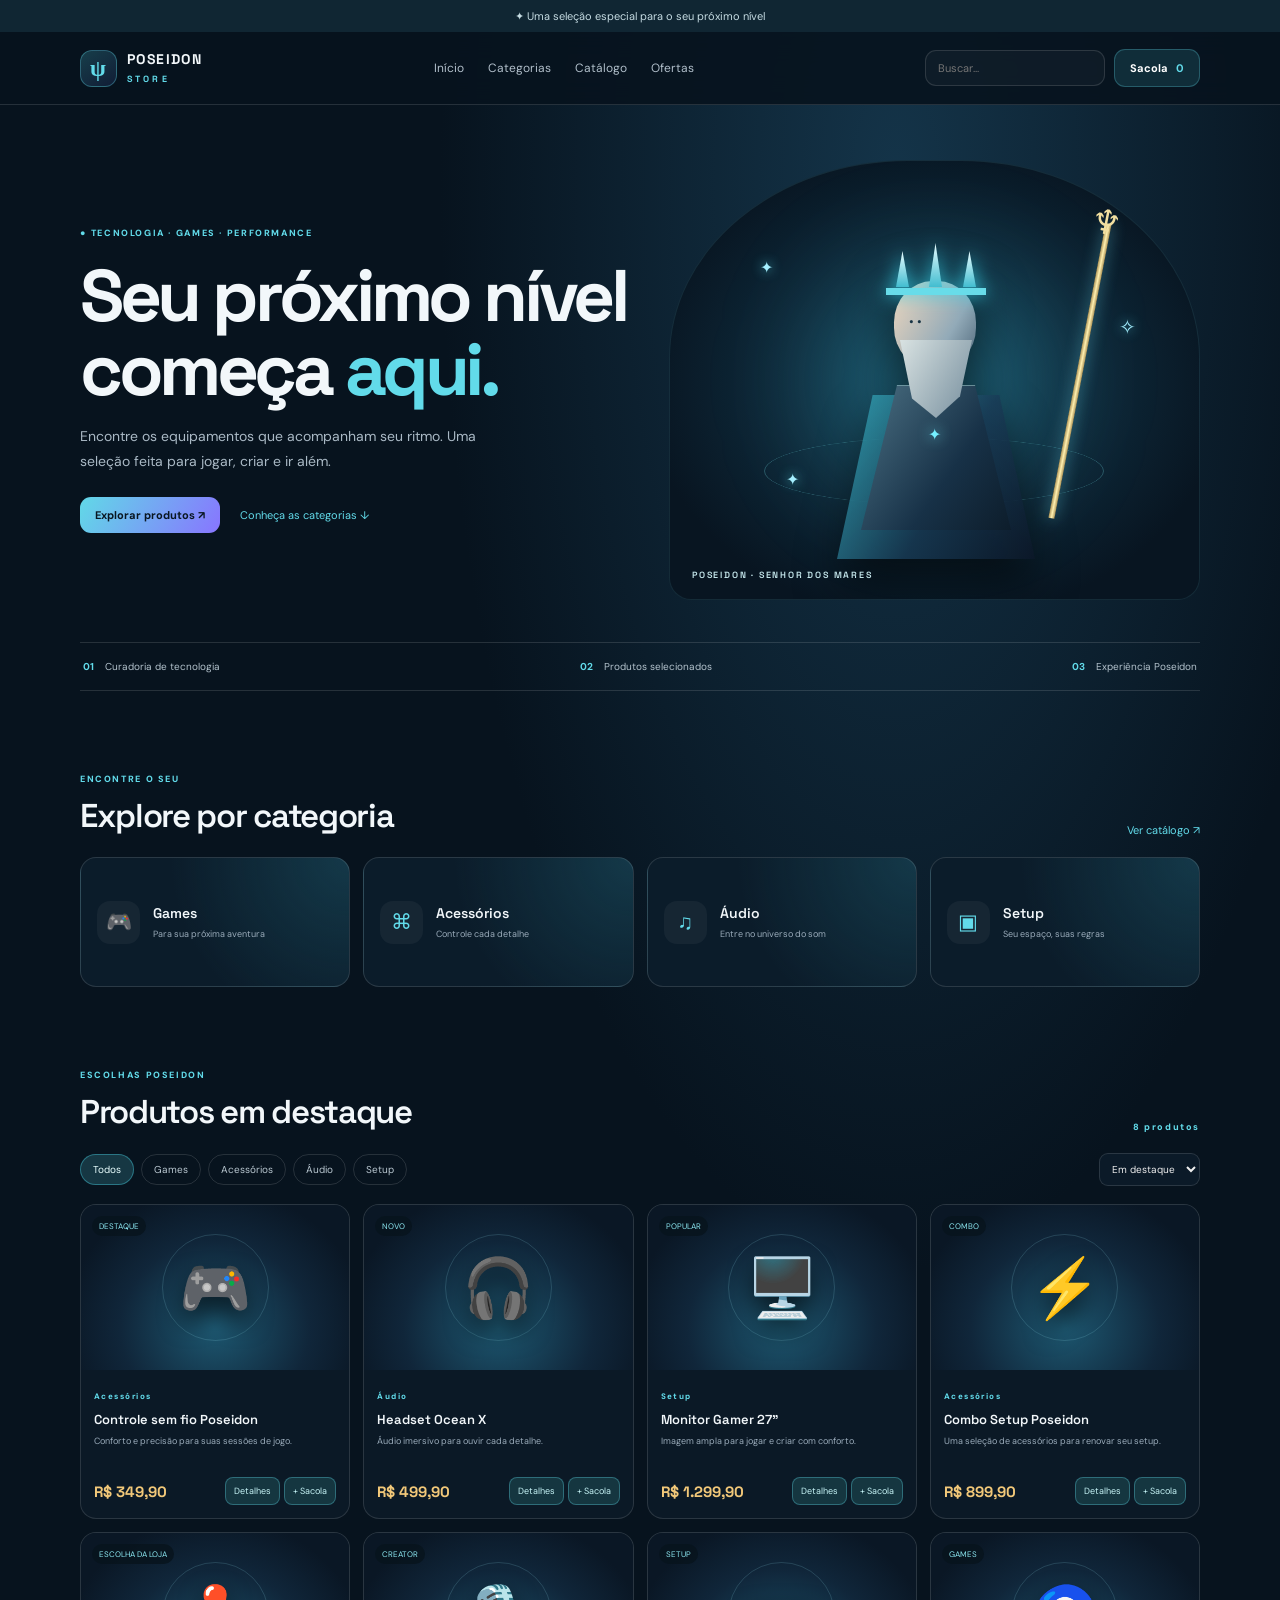
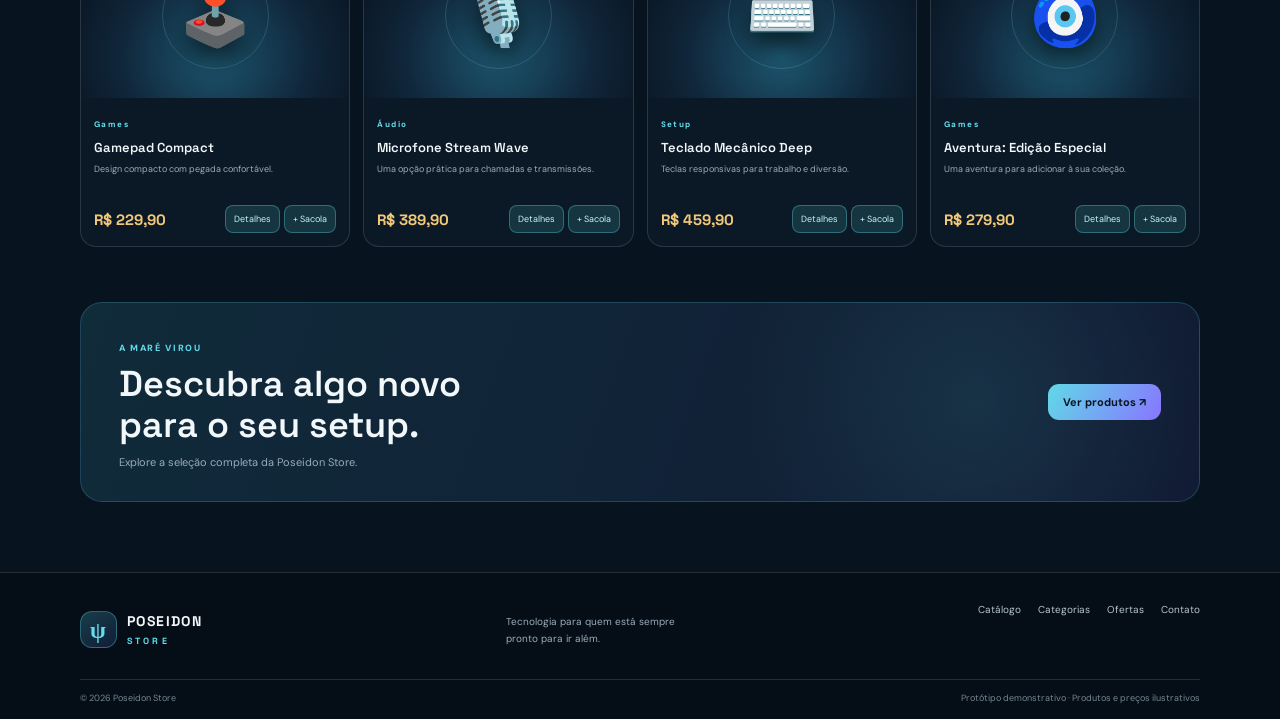
==== index.html @ e4b242c8 "Add completed Poseidon Store landing page, catalog, and cart" ====
<!doctype html>
<html lang="pt-BR"><head><meta charset="utf-8"><meta name="viewport" content="width=device-width,initial-scale=1"><meta name="theme-color" content="#07131e"><meta name="description" content="Poseidon Store — tecnologia, games e acessórios para o seu setup."><title>Poseidon Store</title><link rel="preconnect" href="https://fonts.googleapis.com"><link rel="preconnect" href="https://fonts.gstatic.com" crossorigin><link href="https://fonts.googleapis.com/css2?family=DM+Sans:wght@400;600;700;800&family=Space+Grotesk:wght@500;600;700&display=swap" rel="stylesheet"><style>
:root{color-scheme:dark;--bg:#07131e;--line:#ffffff20;--text:#f2f7fa;--muted:#9aabba;--cyan:#62dbea;--gold:#f2c879}*{box-sizing:border-box}html{scroll-behavior:smooth;scroll-padding-top:85px}body{margin:0;background:radial-gradient(ellipse at 70% 8%,#143449,transparent 36%),var(--bg);color:var(--text);font-family:'DM Sans',sans-serif}a{color:inherit;text-decoration:none}button,input,select{font:inherit}.container{width:min(1120px,calc(100% - 36px));margin:auto}.announce{text-align:center;background:#102633;color:#c5dbe2;padding:9px;font-size:11px}.header{position:sticky;top:0;z-index:5;background:#07131ee8;backdrop-filter:blur(14px);border-bottom:1px solid var(--line)}.nav{display:flex;align-items:center;justify-content:space-between;gap:22px;min-height:72px}.brand{display:flex;align-items:center;gap:10px;font:700 14px 'Space Grotesk';letter-spacing:.1em}.mark{width:37px;height:37px;display:grid;place-items:center;border:1px solid #62dbea55;border-radius:12px;color:var(--cyan);font-size:23px;background:linear-gradient(145deg,#173e4a,#111d36)}.links{display:flex;gap:24px;color:#b1bfca;font-size:12px}.links a:hover,.textlink:hover{color:var(--cyan)}.actions{display:flex;gap:9px;align-items:center}.search{width:180px;padding:10px 12px;border:1px solid var(--line);border-radius:11px;background:#ffffff08;color:white;outline:none;font-size:11px}.cartbtn,.btn{border:0;border-radius:11px;padding:11px 15px;cursor:pointer;font-weight:700;font-size:11px}.cartbtn{background:#102d39;border:1px solid #62dbea44;color:white}.cartbtn b{color:var(--cyan);margin-left:5px}.hero{display:grid;grid-template-columns:1fr .95fr;align-items:center;gap:30px;padding:55px 0 42px;min-height:510px}.eyebrow,.kicker{color:var(--cyan);font-size:9px;font-weight:800;letter-spacing:.18em}.hero h1{font:700 clamp(42px,6.2vw,73px)/1.02 'Space Grotesk';letter-spacing:-.06em;margin:20px 0 17px}.hero h1 em{color:var(--cyan);font-style:normal}.hero p{max-width:435px;color:#aab9c5;font-size:14px;line-height:1.75}.heroactions{display:flex;align-items:center;gap:20px;margin-top:24px}.primary{background:linear-gradient(120deg,#61d9e7,#8875ff);color:#091621}.textlink{font-size:11px;color:#bbc8d0}.art{height:440px;position:relative;display:grid;place-items:center;overflow:hidden;border:1px solid #78d7e71c;border-radius:45% 45% 22px 22px;background:radial-gradient(ellipse at center,#16435a,#0d2535 49%,#081521 78%)}.glow{position:absolute;width:230px;height:230px;border-radius:50%;background:#42d7ec35;filter:blur(55px)}.ring{position:absolute;width:340px;height:160px;bottom:48px;border-radius:50%;border:1px solid #7ce9f044;transform:rotateX(65deg)}.figure{position:absolute;width:205px;height:330px;bottom:48px;animation:float 5s ease-in-out infinite;filter:drop-shadow(0 25px 22px #0009)}.head{position:absolute;z-index:2;left:62px;top:60px;width:82px;height:88px;border-radius:47%;background:linear-gradient(120deg,#f1d8be,#92aab8 65%,#4b6477)}.head:after{content:'•       •';position:absolute;top:32px;left:15px;color:#173344;font-size:13px}.beard{position:absolute;z-index:3;top:119px;left:64px;width:80px;height:78px;background:linear-gradient(120deg,#dce5e4,#728b9b);clip-path:polygon(5% 0,95% 0,80% 72%,50% 100%,20% 75%)}.crown{position:absolute;z-index:4;top:36px;left:54px;width:100px;height:38px;border-bottom:7px solid #68dce9;filter:drop-shadow(0 0 9px #35d0e7)}.crown i{position:absolute;bottom:1px;width:13px;height:36px;background:linear-gradient(#e9fcff,#42bdd0);clip-path:polygon(50% 0,100% 100%,0 100%)}.crown i:nth-child(1){left:10px}.crown i:nth-child(2){left:43px;height:44px}.crown i:nth-child(3){right:10px}.torso{position:absolute;top:164px;left:29px;width:150px;height:145px;background:linear-gradient(125deg,#4c7184,#173147 60%,#0d1d2b);clip-path:polygon(24% 0,76% 0,100% 100%,0 100%);border-top:1px solid #b4e8eb88}.torso:after{content:'✦';position:absolute;top:38px;left:67px;color:#75efff;text-shadow:0 0 14px #75efff}.cloak{position:absolute;top:174px;left:5px;width:198px;height:164px;background:linear-gradient(120deg,#35adbe,#193c57 55%,#0c1829);clip-path:polygon(18% 0,82% 0,100% 100%,0 100%);opacity:.85}.spear{position:absolute;z-index:2;right:22%;top:60px;width:6px;height:300px;background:linear-gradient(90deg,#ac9458,#fff0b0,#ac9458);transform:rotate(11deg);box-shadow:0 0 15px #76eaff77}.spear:before{content:'♆';position:absolute;top:-23px;left:-15px;color:#f2dfa0;font-size:34px}.artlabel{position:absolute;bottom:18px;left:22px;color:#c6e8ed;font:600 9px 'Space Grotesk';letter-spacing:.2em}.spark{position:absolute;color:#a5efff;text-shadow:0 0 12px #51d9eb;animation:twinkle 2s infinite alternate}.s1{top:22%;left:17%}.s2{top:35%;right:12%;font-size:20px}.s3{bottom:25%;left:22%}@keyframes float{50%{transform:translateY(-9px)}}@keyframes twinkle{to{opacity:.35;transform:scale(.75)}}.trust{display:flex;justify-content:space-between;gap:12px;padding:17px 3px;border-block:1px solid var(--line);color:#b4c3cd;font-size:10px}.trust b{color:var(--cyan);margin-right:8px}.section{padding-top:75px}.sectionhead{display:flex;align-items:end;justify-content:space-between;margin-bottom:20px}.sectionhead h2{font:600 clamp(24px,3vw,33px) 'Space Grotesk';letter-spacing:-.04em;margin:8px 0 0}.textlink{color:var(--cyan)}.categories,.products{display:grid;grid-template-columns:repeat(4,1fr);gap:13px}.category{min-height:130px;text-align:left;display:flex;align-items:center;gap:13px;padding:16px;border:1px solid var(--line);border-radius:16px;background:radial-gradient(circle at 100% 0,#25728755,transparent 60%),#0b1c2a;color:var(--text);cursor:pointer}.category:hover,.card:hover{border-color:#62dbea77;transform:translateY(-3px)}.cat-icon{width:43px;height:43px;display:grid;place-items:center;border-radius:13px;background:#ffffff0b;color:var(--cyan);font-size:21px}.category strong{display:block;font:600 14px 'Space Grotesk'}.category small{display:block;margin-top:6px;color:var(--muted);font-size:9px}.toolbar{display:flex;justify-content:space-between;align-items:center;gap:15px;margin-bottom:18px}.filters{display:flex;flex-wrap:wrap;gap:7px}.filter{padding:8px 12px;border-radius:20px;border:1px solid var(--line);background:transparent;color:#b9c7d0;font-size:10px;cursor:pointer}.filter.active,.filter:hover{background:#163743;color:#eaffff;border-color:#42bfd177}.sort{border:1px solid var(--line);border-radius:9px;padding:8px;background:#0b1a28;color:#eee;font-size:10px}.products{grid-template-columns:repeat(4,minmax(0,1fr))}.card{overflow:hidden;border:1px solid var(--line);border-radius:16px;background:#0b1926;transition:.2s}.productimg{width:100%;height:165px;display:grid;place-items:center;position:relative;border:0;background:radial-gradient(ellipse at 50% 75%,#1d5770,#10263a 50%,#0a1725 80%);cursor:pointer}.productimg:after{content:'';position:absolute;width:105px;height:105px;border:1px solid #9feeff28;border-radius:50%}.emoji{font-size:58px;filter:drop-shadow(0 12px 12px #0009);z-index:1}.tag{position:absolute;z-index:2;top:11px;left:11px;padding:5px 7px;border-radius:20px;background:#07141edc;color:#8ce7f1;font-size:8px;text-transform:uppercase}.info{padding:13px}.info .kicker{font-size:8px}.info h3{font:600 13px 'Space Grotesk';margin:7px 0}.info p{min-height:30px;color:var(--muted);font-size:9px;line-height:1.5;margin:0}.bottom{display:flex;align-items:center;justify-content:space-between;gap:6px;margin-top:12px}.price{color:var(--gold);font:700 15px 'Space Grotesk'}.mini{padding:7px 8px;border:1px solid #62dbea55;border-radius:8px;background:#153640;color:#c7f5f7;cursor:pointer;font-size:9px}.empty{text-align:center;padding:30px;color:var(--muted);font-size:12px}.promo{margin:55px auto 70px;padding:32px 38px;border:1px solid #5ecddd38;border-radius:22px;background:radial-gradient(circle at 80% 50%,#317a8338,transparent 26%),linear-gradient(110deg,#102b3a,#111b34);display:flex;align-items:center;justify-content:space-between;gap:18px}.promo h2{font:600 clamp(24px,3vw,36px)/1.15 'Space Grotesk';margin:8px 0}.promo p{color:var(--muted);font-size:11px;margin:0}.footer{border-top:1px solid var(--line);background:#050e17;padding:30px 0 15px}.footmain,.footbottom{display:flex;justify-content:space-between;gap:15px}.footmain{padding-bottom:22px}.footmain p{color:var(--muted);font-size:10px;line-height:1.7}.footlinks{display:flex;gap:17px;color:#b7c5ce;font-size:10px}.footbottom{border-top:1px solid var(--line);padding-top:12px;color:#748794;font-size:9px}.shade{position:fixed;inset:0;z-index:10;background:#020911bb}.drawer{position:fixed;z-index:11;right:0;top:0;height:100dvh;width:min(390px,100%);background:#081521;border-left:1px solid var(--line);padding:22px;display:flex;flex-direction:column;box-shadow:-20px 0 60px #0008}.drawerhead{display:flex;justify-content:space-between;align-items:center;border-bottom:1px solid var(--line);padding-bottom:15px}.drawer h2{font:600 23px 'Space Grotesk';margin:6px 0 0}.close{border:1px solid var(--line);border-radius:50%;width:34px;height:34px;background:#ffffff08;color:white;cursor:pointer}.cartitems{overflow:auto;flex:1}.cartline{display:grid;grid-template-columns:48px 1fr auto;align-items:center;gap:10px;padding:13px 0;border-bottom:1px solid var(--line)}.cartemoji{height:48px;display:grid;place-items:center;border-radius:12px;background:#102b3c;font-size:23px}.cartline strong{font-size:11px}.cartline small{display:block;color:var(--gold);font-size:10px;margin-top:4px}.qty{display:flex;gap:8px;align-items:center;margin-top:6px}.qty button,.remove{background:none;border:0;color:var(--cyan);cursor:pointer}.remove{font-size:9px}.cartempty{text-align:center;color:var(--muted);font-size:12px;padding:30px 0}.summary{border-top:1px solid var(--line);padding-top:15px}.summaryrow{display:flex;justify-content:space-between;font-size:12px}.summary small{display:block;color:var(--muted);font-size:9px;margin:10px 0}.summary .btn{width:100%}.dialog{position:fixed;z-index:12;top:50%;left:50%;transform:translate(-50%,-50%);width:min(560px,calc(100% - 26px));max-height:85vh;overflow:auto;padding:20px;border:1px solid #5ecddd55;border-radius:20px;background:#081521;color:white}.dialog::backdrop{background:#020911cc;backdrop-filter:blur(3px)}.toast{position:fixed;z-index:15;bottom:22px;left:50%;transform:translate(-50%,20px);padding:11px 16px;border:1px solid #62dbea66;border-radius:10px;background:#10313c;font-size:11px;opacity:0;transition:.2s;pointer-events:none}.toast.show{opacity:1;transform:translate(-50%,0)}[hidden]{display:none!important}:focus-visible{outline:2px solid var(--cyan);outline-offset:3px}@media(max-width:850px){.links{gap:12px}.search{width:135px}.hero{grid-template-columns:1fr .8fr}.art{height:380px}.products{grid-template-columns:repeat(2,1fr)}}@media(max-width:620px){.container{width:calc(100% - 28px)}.nav{padding:12px 0;flex-wrap:wrap;gap:11px}.links{order:3;width:100%;justify-content:space-between;font-size:10px}.actions{margin-left:auto}.search{width:38px}.search:focus{position:absolute;left:14px;right:98px;width:auto;background:#0b1a28}.hero{grid-template-columns:1fr;padding:25px 0 30px;gap:15px}.art{grid-row:1;height:335px}.figure{transform:scale(.78);transform-origin:bottom center}.hero h1{font-size:49px}.hero p{font-size:12px}.trust{flex-wrap:wrap;font-size:9px}.section{padding-top:55px}.categories{grid-template-columns:repeat(2,1fr);gap:8px}.category{padding:11px;min-height:105px;gap:8px}.cat-icon{width:36px;height:36px;font-size:17px}.category strong{font-size:12px}.category small{font-size:8px}.toolbar{align-items:flex-start;flex-direction:column}.products{grid-template-columns:repeat(2,minmax(0,1fr));gap:8px}.productimg{height:130px}.emoji{font-size:48px}.info{padding:10px}.info h3{font-size:11px}.price{font-size:13px}.mini{font-size:8px;padding:6px}.promo{padding:23px;margin:38px auto 48px;align-items:flex-start;flex-direction:column}.footmain,.footbottom{flex-wrap:wrap}.footlinks{width:100%;flex-wrap:wrap}.footbottom{flex-direction:column}.heroactions{gap:12px}}@media(max-width:360px){.products{grid-template-columns:1fr}.productimg{height:190px}.categories{grid-template-columns:1fr}}@media(prefers-reduced-motion:reduce){*,*::before,*::after{animation-duration:.01ms!important;transition-duration:.01ms!important;scroll-behavior:auto!important}}
</style></head>
<body><div class="announce">✦ Uma seleção especial para o seu próximo nível</div><header class="header"><div class="container nav"><a class="brand" href="#home"><span class="mark">ψ</span><span>POSEIDON<br><small style="color:var(--cyan);font-size:9px;letter-spacing:.35em">STORE</small></span></a><nav class="links"><a href="#home">Início</a><a href="#categorias">Categorias</a><a href="#catalogo">Catálogo</a><a href="#ofertas">Ofertas</a></nav><div class="actions"><input id="search" class="search" type="search" placeholder="Buscar..." aria-label="Buscar produtos"><button id="openCart" class="cartbtn">Sacola <b id="count">0</b></button></div></div></header>
<main id="home"><section class="container hero"><div><div class="eyebrow">● TECNOLOGIA · GAMES · PERFORMANCE</div><h1>Seu próximo nível<br>começa <em>aqui.</em></h1><p>Encontre os equipamentos que acompanham seu ritmo. Uma seleção feita para jogar, criar e ir além.</p><div class="heroactions"><a class="btn primary" href="#catalogo">Explorar produtos ↗</a><a class="textlink" href="#categorias">Conheça as categorias ↓</a></div></div><div class="art" role="img" aria-label="Ilustração estilizada de Poseidon em cenário oceânico digital"><div class="glow"></div><div class="ring"></div><div class="spear"></div><div class="figure"><div class="cloak"></div><div class="crown"><i></i><i></i><i></i></div><div class="head"></div><div class="beard"></div><div class="torso"></div></div><span class="spark s1">✦</span><span class="spark s2">✧</span><span class="spark s3">✦</span><div class="artlabel">POSEIDON · SENHOR DOS MARES</div></div></section><div class="container trust"><span><b>01</b> Curadoria de tecnologia</span><span><b>02</b> Produtos selecionados</span><span><b>03</b> Experiência Poseidon</span></div>
<section class="container section" id="categorias"><div class="sectionhead"><div><span class="kicker">ENCONTRE O SEU</span><h2>Explore por categoria</h2></div><a class="textlink" href="#catalogo">Ver catálogo ↗</a></div><div class="categories"><button class="category" data-category="Games"><span class="cat-icon">🎮</span><span><strong>Games</strong><small>Para sua próxima aventura</small></span></button><button class="category" data-category="Acessórios"><span class="cat-icon">⌘</span><span><strong>Acessórios</strong><small>Controle cada detalhe</small></span></button><button class="category" data-category="Áudio"><span class="cat-icon">♫</span><span><strong>Áudio</strong><small>Entre no universo do som</small></span></button><button class="category" data-category="Setup"><span class="cat-icon">▣</span><span><strong>Setup</strong><small>Seu espaço, suas regras</small></span></button></div></section>
<section class="container section" id="catalogo"><div class="sectionhead"><div><span class="kicker">ESCOLHAS POSEIDON</span><h2>Produtos em destaque</h2></div><span class="kicker" id="resultCount"></span></div><div class="toolbar"><div class="filters"><button class="filter active" data-filter="Todos">Todos</button><button class="filter" data-filter="Games">Games</button><button class="filter" data-filter="Acessórios">Acessórios</button><button class="filter" data-filter="Áudio">Áudio</button><button class="filter" data-filter="Setup">Setup</button></div><select class="sort" id="sort"><option value="featured">Em destaque</option><option value="low">Menor preço</option><option value="high">Maior preço</option><option value="name">Nome</option></select></div><div class="products" id="products" aria-live="polite"></div><div class="empty" id="empty" hidden>Nenhum produto encontrado. Tente outra busca ou categoria.</div></section><section class="container promo" id="ofertas"><div><span class="kicker">A MARÉ VIROU</span><h2>Descubra algo novo<br>para o seu setup.</h2><p>Explore a seleção completa da Poseidon Store.</p></div><a class="btn primary" href="#catalogo">Ver produtos ↗</a></section></main>
<footer class="footer"><div class="container footmain"><a class="brand" href="#home"><span class="mark">ψ</span><span>POSEIDON<br><small style="color:var(--cyan);font-size:9px;letter-spacing:.35em">STORE</small></span></a><p>Tecnologia para quem está sempre<br>pronto para ir além.</p><div class="footlinks"><a href="#catalogo">Catálogo</a><a href="#categorias">Categorias</a><a href="#ofertas">Ofertas</a><a href="mailto:contato@poseidon.store">Contato</a></div></div><div class="container footbottom"><span>© <span id="year"></span> Poseidon Store</span><span>Protótipo demonstrativo · Produtos e preços ilustrativos</span></div></footer>
<div id="shade" class="shade" hidden></div><aside id="drawer" class="drawer" hidden aria-label="Sacola de compras" aria-modal="true" role="dialog"><div class="drawerhead"><div><span class="kicker">POSEIDON STORE</span><h2>Sua sacola</h2></div><button id="closeCart" class="close" aria-label="Fechar sacola">✕</button></div><div id="cartitems" class="cartitems"></div><div id="cartempty" class="cartempty">Sua sacola ainda está vazia.</div><div id="summary" class="summary" hidden><div class="summaryrow"><span>Subtotal</span><strong id="subtotal"></strong></div><small>Frete e pagamento indisponíveis neste protótipo.</small><button id="checkout" class="btn primary">Finalizar pedido</button></div></aside><dialog id="dialog" class="dialog"><button id="dialogClose" class="close" style="float:right" aria-label="Fechar detalhes">✕</button><div id="details"></div></dialog><div class="toast" id="toast" role="status" aria-live="polite"></div>
<script>
const items=[{id:'pad',name:'Controle sem fio Poseidon',category:'Acessórios',price:349.9,emoji:'🎮',tag:'Destaque',desc:'Conforto e precisão para suas sessões de jogo.'},{id:'headset',name:'Headset Ocean X',category:'Áudio',price:499.9,emoji:'🎧',tag:'Novo',desc:'Áudio imersivo para ouvir cada detalhe.'},{id:'monitor',name:'Monitor Gamer 27”',category:'Setup',price:1299.9,emoji:'🖥️',tag:'Popular',desc:'Imagem ampla para jogar e criar com conforto.'},{id:'bundle',name:'Combo Setup Poseidon',category:'Acessórios',price:899.9,emoji:'⚡',tag:'Combo',desc:'Uma seleção de acessórios para renovar seu setup.'},{id:'gamepad',name:'Gamepad Compact',category:'Games',price:229.9,emoji:'🕹️',tag:'Escolha da loja',desc:'Design compacto com pegada confortável.'},{id:'mic',name:'Microfone Stream Wave',category:'Áudio',price:389.9,emoji:'🎙️',tag:'Creator',desc:'Uma opção prática para chamadas e transmissões.'},{id:'keyboard',name:'Teclado Mecânico Deep',category:'Setup',price:459.9,emoji:'⌨️',tag:'Setup',desc:'Teclas responsivas para trabalho e diversão.'},{id:'adventure',name:'Aventura: Edição Especial',category:'Games',price:279.9,emoji:'🧿',tag:'Games',desc:'Uma aventura para adicionar à sua coleção.'}];const fmt=new Intl.NumberFormat('pt-BR',{style:'currency',currency:'BRL'});let filter='Todos',query='',sort='featured',cart;try{const saved=JSON.parse(localStorage.getItem('poseidon-cart')||'[]');cart=Array.isArray(saved)?saved.filter(x=>items.some(i=>i.id===x.id)&&Number.isInteger(x.qty)&&x.qty>0):[]}catch{cart=[]}let toastTimer;
function render(){let shown=items.filter(p=>(filter==='Todos'||p.category===filter)&&(`${p.name} ${p.category} ${p.desc}`.toLocaleLowerCase('pt-BR').includes(query)));if(sort==='low')shown.sort((a,b)=>a.price-b.price);if(sort==='high')shown.sort((a,b)=>b.price-a.price);if(sort==='name')shown.sort((a,b)=>a.name.localeCompare(b.name,'pt-BR'));document.querySelector('#products').innerHTML=shown.map(p=>`<article class="card"><button class="productimg" data-detail="${p.id}" aria-label="Detalhes de ${p.name}"><span class="tag">${p.tag}</span><span class="emoji">${p.emoji}</span></button><div class="info"><span class="kicker">${p.category}</span><h3>${p.name}</h3><p>${p.desc}</p><div class="bottom"><strong class="price">${fmt.format(p.price)}</strong><span><button class="mini" data-detail="${p.id}">Detalhes</button> <button class="mini" data-add="${p.id}">+ Sacola</button></span></div></div></article>`).join('');document.querySelector('#empty').hidden=shown.length>0;document.querySelector('#resultCount').textContent=`${shown.length} produtos`;renderCart()}
function renderCart(){const count=cart.reduce((n,x)=>n+x.qty,0),sub=cart.reduce((n,x)=>n+items.find(p=>p.id===x.id).price*x.qty,0);document.querySelector('#count').textContent=count;document.querySelector('#cartitems').innerHTML=cart.map(x=>{const p=items.find(i=>i.id===x.id);return `<div class="cartline"><div class="cartemoji">${p.emoji}</div><div><strong>${p.name}</strong><small>${fmt.format(p.price)}</small><div class="qty"><button data-qty="-" data-id="${p.id}" aria-label="Diminuir">−</button><span>${x.qty}</span><button data-qty="+" data-id="${p.id}" aria-label="Aumentar">+</button></div></div><button class="remove" data-remove="${p.id}">Remover</button></div>`}).join('');document.querySelector('#cartempty').hidden=cart.length>0;document.querySelector('#summary').hidden=!cart.length;document.querySelector('#subtotal').textContent=fmt.format(sub)}function persist(){localStorage.setItem('poseidon-cart',JSON.stringify(cart));renderCart()}function notify(msg){const t=document.querySelector('#toast');t.textContent=msg;t.classList.add('show');clearTimeout(toastTimer);toastTimer=setTimeout(()=>t.classList.remove('show'),2100)}function add(id){const p=items.find(x=>x.id===id),line=cart.find(x=>x.id===id);if(line)line.qty++;else cart.push({id,qty:1});persist();notify(`${p.name} foi adicionado à sacola`)}function openCart(open){document.querySelector('#drawer').hidden=!open;document.querySelector('#shade').hidden=!open;document.body.style.overflow=open?'hidden':'';if(open)document.querySelector('#closeCart').focus()}
document.addEventListener('click',e=>{const a=e.target.closest('[data-add]');if(a){add(a.dataset.add);if(document.querySelector('#dialog').open)document.querySelector('#dialog').close()}const d=e.target.closest('[data-detail]');if(d){const p=items.find(x=>x.id===d.dataset.detail);document.querySelector('#details').innerHTML=`<div class="productimg" style="border-radius:12px;font-size:72px">${p.emoji}</div><div class="info"><span class="kicker">${p.category} · ${p.tag}</span><h2>${p.name}</h2><p>${p.desc} Produto demonstrativo para visualização do catálogo Poseidon Store.</p><div class="bottom"><strong class="price">${fmt.format(p.price)}</strong><button class="btn primary" data-add="${p.id}">Adicionar à sacola ＋</button></div></div>`;document.querySelector('#dialog').showModal()}const cat=e.target.closest('[data-category]');if(cat){filter=cat.dataset.category;document.querySelectorAll('[data-filter]').forEach(x=>x.classList.toggle('active',x.dataset.filter===filter));render();document.querySelector('#catalogo').scrollIntoView({behavior:'smooth'})}const f=e.target.closest('[data-filter]');if(f){filter=f.dataset.filter;document.querySelectorAll('[data-filter]').forEach(x=>x.classList.toggle('active',x===f));render()}const q=e.target.closest('[data-qty]');if(q){const x=cart.find(i=>i.id===q.dataset.id);x.qty+=q.dataset.qty==='+'?1:-1;if(x.qty<1)cart=cart.filter(i=>i!==x);persist()}const r=e.target.closest('[data-remove]');if(r){cart=cart.filter(i=>i.id!==r.dataset.remove);persist()}});document.querySelector('#search').addEventListener('input',e=>{query=e.target.value.trim().toLocaleLowerCase('pt-BR');render()});document.querySelector('#sort').addEventListener('change',e=>{sort=e.target.value;render()});document.querySelector('#openCart').onclick=()=>openCart(true);document.querySelector('#closeCart').onclick=()=>openCart(false);document.querySelector('#shade').onclick=()=>openCart(false);document.querySelector('#dialogClose').onclick=()=>document.querySelector('#dialog').close();document.querySelector('#checkout').onclick=()=>notify('Checkout demonstrativo — nenhum pagamento foi processado.');document.querySelector('#year').textContent=new Date().getFullYear();document.addEventListener('keydown',e=>{if(e.key==='Escape'&&!document.querySelector('#dialog').open)openCart(false)});render();
</script></body></html>
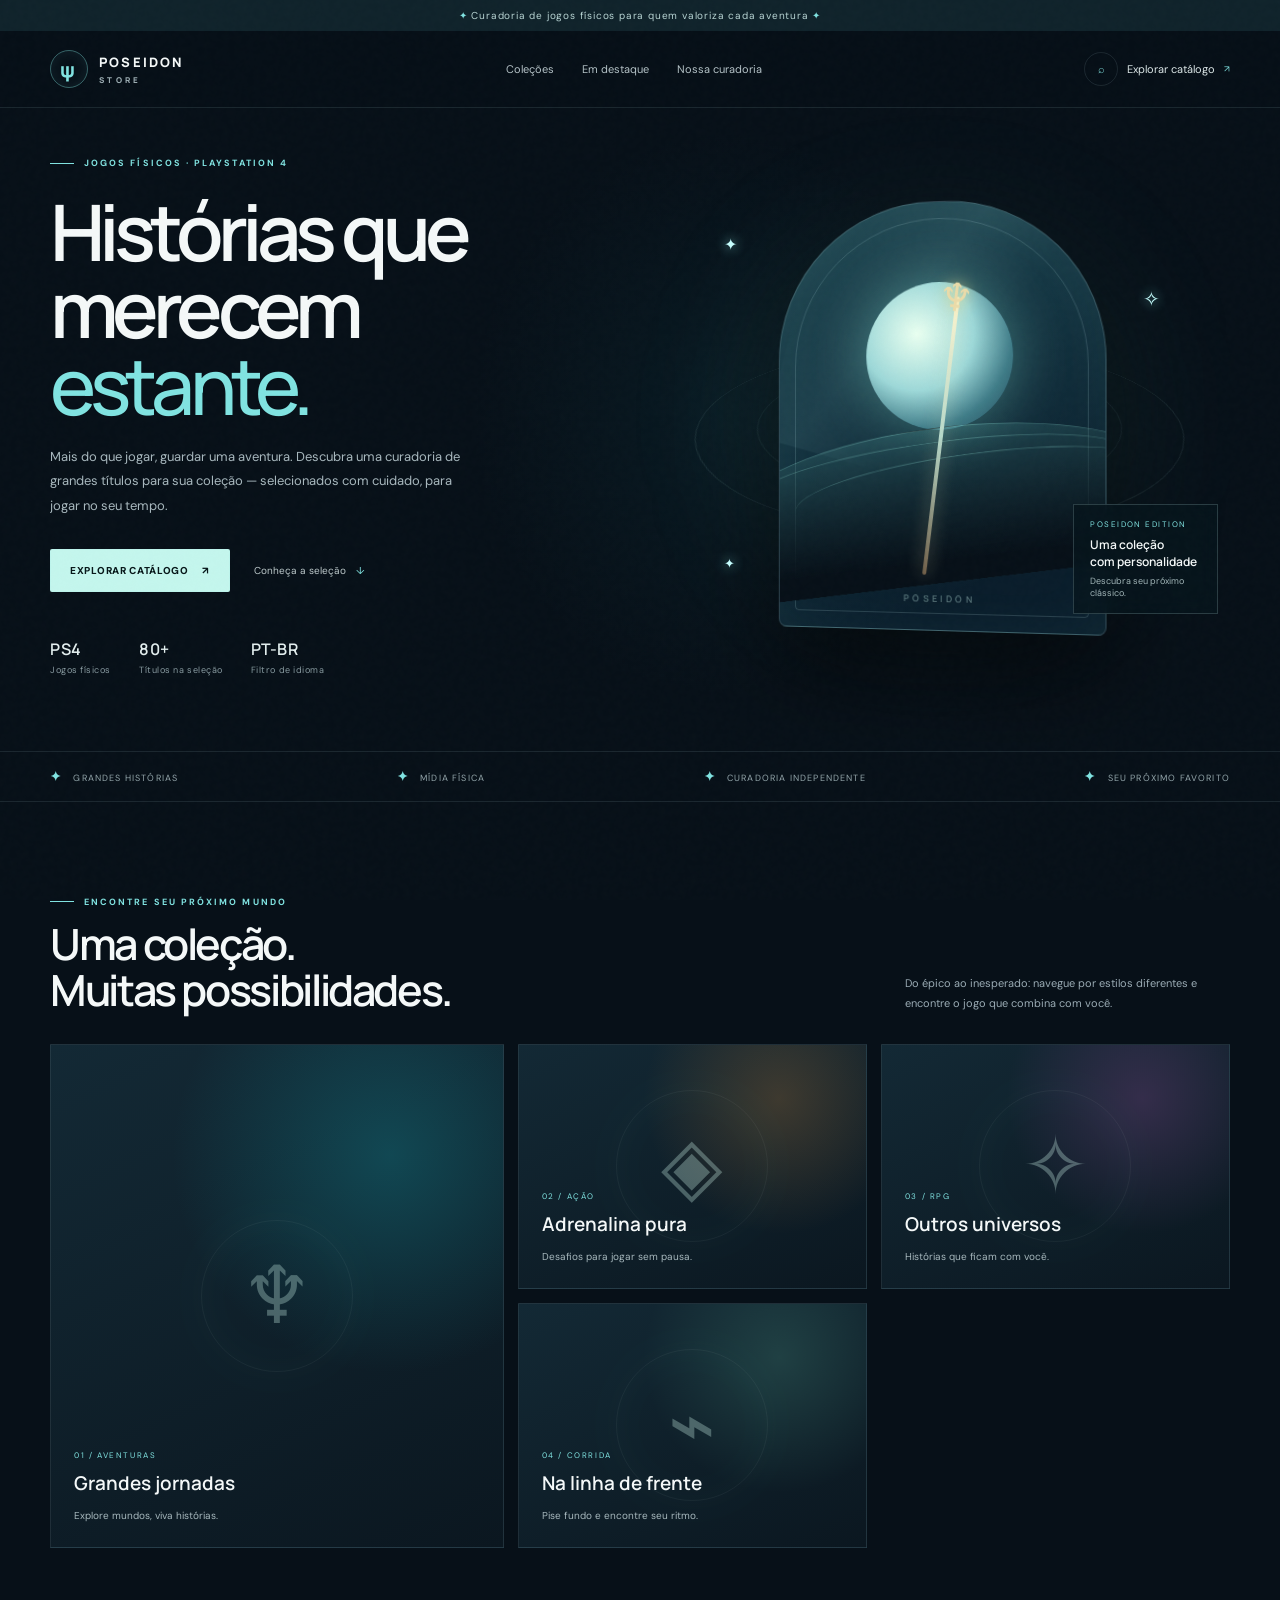
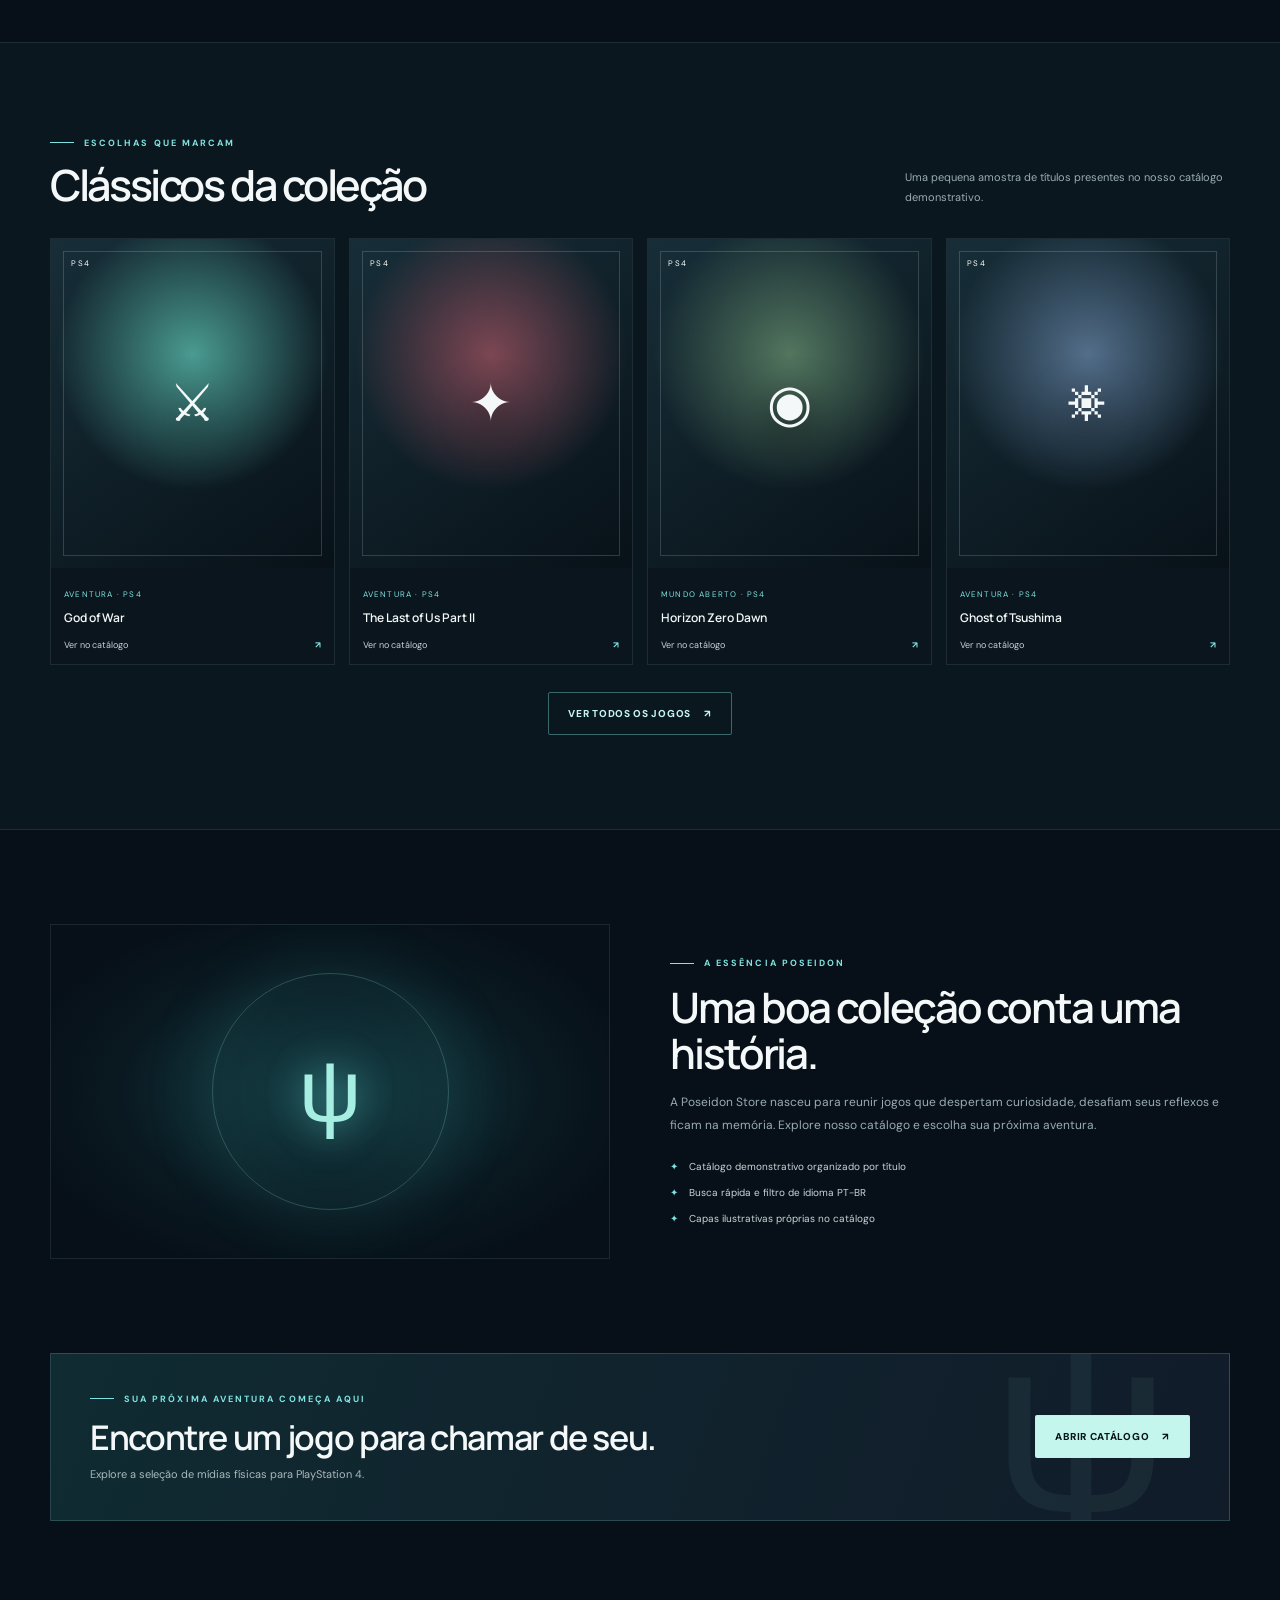
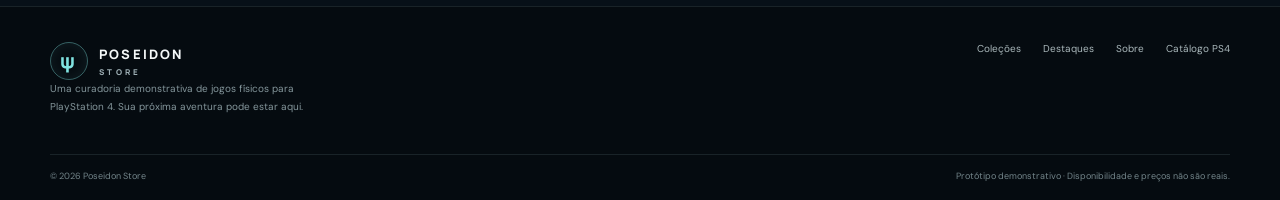
==== commit 0e53568f: "Redesign Poseidon Store homepage with premium editorial storefront experience" ====
--- a/index.html
+++ b/index.html
@@ -1,16 +1,19 @@
 <!doctype html>
-<html lang="pt-BR"><head><meta charset="utf-8"><meta name="viewport" content="width=device-width,initial-scale=1"><meta name="theme-color" content="#07131e"><meta name="description" content="Poseidon Store — tecnologia, games e acessórios para o seu setup."><title>Poseidon Store</title><link rel="preconnect" href="https://fonts.googleapis.com"><link rel="preconnect" href="https://fonts.gstatic.com" crossorigin><link href="https://fonts.googleapis.com/css2?family=DM+Sans:wght@400;600;700;800&family=Space+Grotesk:wght@500;600;700&display=swap" rel="stylesheet"><style>
-:root{color-scheme:dark;--bg:#07131e;--line:#ffffff20;--text:#f2f7fa;--muted:#9aabba;--cyan:#62dbea;--gold:#f2c879}*{box-sizing:border-box}html{scroll-behavior:smooth;scroll-padding-top:85px}body{margin:0;background:radial-gradient(ellipse at 70% 8%,#143449,transparent 36%),var(--bg);color:var(--text);font-family:'DM Sans',sans-serif}a{color:inherit;text-decoration:none}button,input,select{font:inherit}.container{width:min(1120px,calc(100% - 36px));margin:auto}.announce{text-align:center;background:#102633;color:#c5dbe2;padding:9px;font-size:11px}.header{position:sticky;top:0;z-index:5;background:#07131ee8;backdrop-filter:blur(14px);border-bottom:1px solid var(--line)}.nav{display:flex;align-items:center;justify-content:space-between;gap:22px;min-height:72px}.brand{display:flex;align-items:center;gap:10px;font:700 14px 'Space Grotesk';letter-spacing:.1em}.mark{width:37px;height:37px;display:grid;place-items:center;border:1px solid #62dbea55;border-radius:12px;color:var(--cyan);font-size:23px;background:linear-gradient(145deg,#173e4a,#111d36)}.links{display:flex;gap:24px;color:#b1bfca;font-size:12px}.links a:hover,.textlink:hover{color:var(--cyan)}.actions{display:flex;gap:9px;align-items:center}.search{width:180px;padding:10px 12px;border:1px solid var(--line);border-radius:11px;background:#ffffff08;color:white;outline:none;font-size:11px}.cartbtn,.btn{border:0;border-radius:11px;padding:11px 15px;cursor:pointer;font-weight:700;font-size:11px}.cartbtn{background:#102d39;border:1px solid #62dbea44;color:white}.cartbtn b{color:var(--cyan);margin-left:5px}.hero{display:grid;grid-template-columns:1fr .95fr;align-items:center;gap:30px;padding:55px 0 42px;min-height:510px}.eyebrow,.kicker{color:var(--cyan);font-size:9px;font-weight:800;letter-spacing:.18em}.hero h1{font:700 clamp(42px,6.2vw,73px)/1.02 'Space Grotesk';letter-spacing:-.06em;margin:20px 0 17px}.hero h1 em{color:var(--cyan);font-style:normal}.hero p{max-width:435px;color:#aab9c5;font-size:14px;line-height:1.75}.heroactions{display:flex;align-items:center;gap:20px;margin-top:24px}.primary{background:linear-gradient(120deg,#61d9e7,#8875ff);color:#091621}.textlink{font-size:11px;color:#bbc8d0}.art{height:440px;position:relative;display:grid;place-items:center;overflow:hidden;border:1px solid #78d7e71c;border-radius:45% 45% 22px 22px;background:radial-gradient(ellipse at center,#16435a,#0d2535 49%,#081521 78%)}.glow{position:absolute;width:230px;height:230px;border-radius:50%;background:#42d7ec35;filter:blur(55px)}.ring{position:absolute;width:340px;height:160px;bottom:48px;border-radius:50%;border:1px solid #7ce9f044;transform:rotateX(65deg)}.figure{position:absolute;width:205px;height:330px;bottom:48px;animation:float 5s ease-in-out infinite;filter:drop-shadow(0 25px 22px #0009)}.head{position:absolute;z-index:2;left:62px;top:60px;width:82px;height:88px;border-radius:47%;background:linear-gradient(120deg,#f1d8be,#92aab8 65%,#4b6477)}.head:after{content:'•       •';position:absolute;top:32px;left:15px;color:#173344;font-size:13px}.beard{position:absolute;z-index:3;top:119px;left:64px;width:80px;height:78px;background:linear-gradient(120deg,#dce5e4,#728b9b);clip-path:polygon(5% 0,95% 0,80% 72%,50% 100%,20% 75%)}.crown{position:absolute;z-index:4;top:36px;left:54px;width:100px;height:38px;border-bottom:7px solid #68dce9;filter:drop-shadow(0 0 9px #35d0e7)}.crown i{position:absolute;bottom:1px;width:13px;height:36px;background:linear-gradient(#e9fcff,#42bdd0);clip-path:polygon(50% 0,100% 100%,0 100%)}.crown i:nth-child(1){left:10px}.crown i:nth-child(2){left:43px;height:44px}.crown i:nth-child(3){right:10px}.torso{position:absolute;top:164px;left:29px;width:150px;height:145px;background:linear-gradient(125deg,#4c7184,#173147 60%,#0d1d2b);clip-path:polygon(24% 0,76% 0,100% 100%,0 100%);border-top:1px solid #b4e8eb88}.torso:after{content:'✦';position:absolute;top:38px;left:67px;color:#75efff;text-shadow:0 0 14px #75efff}.cloak{position:absolute;top:174px;left:5px;width:198px;height:164px;background:linear-gradient(120deg,#35adbe,#193c57 55%,#0c1829);clip-path:polygon(18% 0,82% 0,100% 100%,0 100%);opacity:.85}.spear{position:absolute;z-index:2;right:22%;top:60px;width:6px;height:300px;background:linear-gradient(90deg,#ac9458,#fff0b0,#ac9458);transform:rotate(11deg);box-shadow:0 0 15px #76eaff77}.spear:before{content:'♆';position:absolute;top:-23px;left:-15px;color:#f2dfa0;font-size:34px}.artlabel{position:absolute;bottom:18px;left:22px;color:#c6e8ed;font:600 9px 'Space Grotesk';letter-spacing:.2em}.spark{position:absolute;color:#a5efff;text-shadow:0 0 12px #51d9eb;animation:twinkle 2s infinite alternate}.s1{top:22%;left:17%}.s2{top:35%;right:12%;font-size:20px}.s3{bottom:25%;left:22%}@keyframes float{50%{transform:translateY(-9px)}}@keyframes twinkle{to{opacity:.35;transform:scale(.75)}}.trust{display:flex;justify-content:space-between;gap:12px;padding:17px 3px;border-block:1px solid var(--line);color:#b4c3cd;font-size:10px}.trust b{color:var(--cyan);margin-right:8px}.section{padding-top:75px}.sectionhead{display:flex;align-items:end;justify-content:space-between;margin-bottom:20px}.sectionhead h2{font:600 clamp(24px,3vw,33px) 'Space Grotesk';letter-spacing:-.04em;margin:8px 0 0}.textlink{color:var(--cyan)}.categories,.products{display:grid;grid-template-columns:repeat(4,1fr);gap:13px}.category{min-height:130px;text-align:left;display:flex;align-items:center;gap:13px;padding:16px;border:1px solid var(--line);border-radius:16px;background:radial-gradient(circle at 100% 0,#25728755,transparent 60%),#0b1c2a;color:var(--text);cursor:pointer}.category:hover,.card:hover{border-color:#62dbea77;transform:translateY(-3px)}.cat-icon{width:43px;height:43px;display:grid;place-items:center;border-radius:13px;background:#ffffff0b;color:var(--cyan);font-size:21px}.category strong{display:block;font:600 14px 'Space Grotesk'}.category small{display:block;margin-top:6px;color:var(--muted);font-size:9px}.toolbar{display:flex;justify-content:space-between;align-items:center;gap:15px;margin-bottom:18px}.filters{display:flex;flex-wrap:wrap;gap:7px}.filter{padding:8px 12px;border-radius:20px;border:1px solid var(--line);background:transparent;color:#b9c7d0;font-size:10px;cursor:pointer}.filter.active,.filter:hover{background:#163743;color:#eaffff;border-color:#42bfd177}.sort{border:1px solid var(--line);border-radius:9px;padding:8px;background:#0b1a28;color:#eee;font-size:10px}.products{grid-template-columns:repeat(4,minmax(0,1fr))}.card{overflow:hidden;border:1px solid var(--line);border-radius:16px;background:#0b1926;transition:.2s}.productimg{width:100%;height:165px;display:grid;place-items:center;position:relative;border:0;background:radial-gradient(ellipse at 50% 75%,#1d5770,#10263a 50%,#0a1725 80%);cursor:pointer}.productimg:after{content:'';position:absolute;width:105px;height:105px;border:1px solid #9feeff28;border-radius:50%}.emoji{font-size:58px;filter:drop-shadow(0 12px 12px #0009);z-index:1}.tag{position:absolute;z-index:2;top:11px;left:11px;padding:5px 7px;border-radius:20px;background:#07141edc;color:#8ce7f1;font-size:8px;text-transform:uppercase}.info{padding:13px}.info .kicker{font-size:8px}.info h3{font:600 13px 'Space Grotesk';margin:7px 0}.info p{min-height:30px;color:var(--muted);font-size:9px;line-height:1.5;margin:0}.bottom{display:flex;align-items:center;justify-content:space-between;gap:6px;margin-top:12px}.price{color:var(--gold);font:700 15px 'Space Grotesk'}.mini{padding:7px 8px;border:1px solid #62dbea55;border-radius:8px;background:#153640;color:#c7f5f7;cursor:pointer;font-size:9px}.empty{text-align:center;padding:30px;color:var(--muted);font-size:12px}.promo{margin:55px auto 70px;padding:32px 38px;border:1px solid #5ecddd38;border-radius:22px;background:radial-gradient(circle at 80% 50%,#317a8338,transparent 26%),linear-gradient(110deg,#102b3a,#111b34);display:flex;align-items:center;justify-content:space-between;gap:18px}.promo h2{font:600 clamp(24px,3vw,36px)/1.15 'Space Grotesk';margin:8px 0}.promo p{color:var(--muted);font-size:11px;margin:0}.footer{border-top:1px solid var(--line);background:#050e17;padding:30px 0 15px}.footmain,.footbottom{display:flex;justify-content:space-between;gap:15px}.footmain{padding-bottom:22px}.footmain p{color:var(--muted);font-size:10px;line-height:1.7}.footlinks{display:flex;gap:17px;color:#b7c5ce;font-size:10px}.footbottom{border-top:1px solid var(--line);padding-top:12px;color:#748794;font-size:9px}.shade{position:fixed;inset:0;z-index:10;background:#020911bb}.drawer{position:fixed;z-index:11;right:0;top:0;height:100dvh;width:min(390px,100%);background:#081521;border-left:1px solid var(--line);padding:22px;display:flex;flex-direction:column;box-shadow:-20px 0 60px #0008}.drawerhead{display:flex;justify-content:space-between;align-items:center;border-bottom:1px solid var(--line);padding-bottom:15px}.drawer h2{font:600 23px 'Space Grotesk';margin:6px 0 0}.close{border:1px solid var(--line);border-radius:50%;width:34px;height:34px;background:#ffffff08;color:white;cursor:pointer}.cartitems{overflow:auto;flex:1}.cartline{display:grid;grid-template-columns:48px 1fr auto;align-items:center;gap:10px;padding:13px 0;border-bottom:1px solid var(--line)}.cartemoji{height:48px;display:grid;place-items:center;border-radius:12px;background:#102b3c;font-size:23px}.cartline strong{font-size:11px}.cartline small{display:block;color:var(--gold);font-size:10px;margin-top:4px}.qty{display:flex;gap:8px;align-items:center;margin-top:6px}.qty button,.remove{background:none;border:0;color:var(--cyan);cursor:pointer}.remove{font-size:9px}.cartempty{text-align:center;color:var(--muted);font-size:12px;padding:30px 0}.summary{border-top:1px solid var(--line);padding-top:15px}.summaryrow{display:flex;justify-content:space-between;font-size:12px}.summary small{display:block;color:var(--muted);font-size:9px;margin:10px 0}.summary .btn{width:100%}.dialog{position:fixed;z-index:12;top:50%;left:50%;transform:translate(-50%,-50%);width:min(560px,calc(100% - 26px));max-height:85vh;overflow:auto;padding:20px;border:1px solid #5ecddd55;border-radius:20px;background:#081521;color:white}.dialog::backdrop{background:#020911cc;backdrop-filter:blur(3px)}.toast{position:fixed;z-index:15;bottom:22px;left:50%;transform:translate(-50%,20px);padding:11px 16px;border:1px solid #62dbea66;border-radius:10px;background:#10313c;font-size:11px;opacity:0;transition:.2s;pointer-events:none}.toast.show{opacity:1;transform:translate(-50%,0)}[hidden]{display:none!important}:focus-visible{outline:2px solid var(--cyan);outline-offset:3px}@media(max-width:850px){.links{gap:12px}.search{width:135px}.hero{grid-template-columns:1fr .8fr}.art{height:380px}.products{grid-template-columns:repeat(2,1fr)}}@media(max-width:620px){.container{width:calc(100% - 28px)}.nav{padding:12px 0;flex-wrap:wrap;gap:11px}.links{order:3;width:100%;justify-content:space-between;font-size:10px}.actions{margin-left:auto}.search{width:38px}.search:focus{position:absolute;left:14px;right:98px;width:auto;background:#0b1a28}.hero{grid-template-columns:1fr;padding:25px 0 30px;gap:15px}.art{grid-row:1;height:335px}.figure{transform:scale(.78);transform-origin:bottom center}.hero h1{font-size:49px}.hero p{font-size:12px}.trust{flex-wrap:wrap;font-size:9px}.section{padding-top:55px}.categories{grid-template-columns:repeat(2,1fr);gap:8px}.category{padding:11px;min-height:105px;gap:8px}.cat-icon{width:36px;height:36px;font-size:17px}.category strong{font-size:12px}.category small{font-size:8px}.toolbar{align-items:flex-start;flex-direction:column}.products{grid-template-columns:repeat(2,minmax(0,1fr));gap:8px}.productimg{height:130px}.emoji{font-size:48px}.info{padding:10px}.info h3{font-size:11px}.price{font-size:13px}.mini{font-size:8px;padding:6px}.promo{padding:23px;margin:38px auto 48px;align-items:flex-start;flex-direction:column}.footmain,.footbottom{flex-wrap:wrap}.footlinks{width:100%;flex-wrap:wrap}.footbottom{flex-direction:column}.heroactions{gap:12px}}@media(max-width:360px){.products{grid-template-columns:1fr}.productimg{height:190px}.categories{grid-template-columns:1fr}}@media(prefers-reduced-motion:reduce){*,*::before,*::after{animation-duration:.01ms!important;transition-duration:.01ms!important;scroll-behavior:auto!important}}
-</style></head>
-<body><div class="announce">✦ Uma seleção especial para o seu próximo nível</div><header class="header"><div class="container nav"><a class="brand" href="#home"><span class="mark">ψ</span><span>POSEIDON<br><small style="color:var(--cyan);font-size:9px;letter-spacing:.35em">STORE</small></span></a><nav class="links"><a href="#home">Início</a><a href="#categorias">Categorias</a><a href="#catalogo">Catálogo</a><a href="#ofertas">Ofertas</a></nav><div class="actions"><input id="search" class="search" type="search" placeholder="Buscar..." aria-label="Buscar produtos"><button id="openCart" class="cartbtn">Sacola <b id="count">0</b></button></div></div></header>
-<main id="home"><section class="container hero"><div><div class="eyebrow">● TECNOLOGIA · GAMES · PERFORMANCE</div><h1>Seu próximo nível<br>começa <em>aqui.</em></h1><p>Encontre os equipamentos que acompanham seu ritmo. Uma seleção feita para jogar, criar e ir além.</p><div class="heroactions"><a class="btn primary" href="#catalogo">Explorar produtos ↗</a><a class="textlink" href="#categorias">Conheça as categorias ↓</a></div></div><div class="art" role="img" aria-label="Ilustração estilizada de Poseidon em cenário oceânico digital"><div class="glow"></div><div class="ring"></div><div class="spear"></div><div class="figure"><div class="cloak"></div><div class="crown"><i></i><i></i><i></i></div><div class="head"></div><div class="beard"></div><div class="torso"></div></div><span class="spark s1">✦</span><span class="spark s2">✧</span><span class="spark s3">✦</span><div class="artlabel">POSEIDON · SENHOR DOS MARES</div></div></section><div class="container trust"><span><b>01</b> Curadoria de tecnologia</span><span><b>02</b> Produtos selecionados</span><span><b>03</b> Experiência Poseidon</span></div>
-<section class="container section" id="categorias"><div class="sectionhead"><div><span class="kicker">ENCONTRE O SEU</span><h2>Explore por categoria</h2></div><a class="textlink" href="#catalogo">Ver catálogo ↗</a></div><div class="categories"><button class="category" data-category="Games"><span class="cat-icon">🎮</span><span><strong>Games</strong><small>Para sua próxima aventura</small></span></button><button class="category" data-category="Acessórios"><span class="cat-icon">⌘</span><span><strong>Acessórios</strong><small>Controle cada detalhe</small></span></button><button class="category" data-category="Áudio"><span class="cat-icon">♫</span><span><strong>Áudio</strong><small>Entre no universo do som</small></span></button><button class="category" data-category="Setup"><span class="cat-icon">▣</span><span><strong>Setup</strong><small>Seu espaço, suas regras</small></span></button></div></section>
-<section class="container section" id="catalogo"><div class="sectionhead"><div><span class="kicker">ESCOLHAS POSEIDON</span><h2>Produtos em destaque</h2></div><span class="kicker" id="resultCount"></span></div><div class="toolbar"><div class="filters"><button class="filter active" data-filter="Todos">Todos</button><button class="filter" data-filter="Games">Games</button><button class="filter" data-filter="Acessórios">Acessórios</button><button class="filter" data-filter="Áudio">Áudio</button><button class="filter" data-filter="Setup">Setup</button></div><select class="sort" id="sort"><option value="featured">Em destaque</option><option value="low">Menor preço</option><option value="high">Maior preço</option><option value="name">Nome</option></select></div><div class="products" id="products" aria-live="polite"></div><div class="empty" id="empty" hidden>Nenhum produto encontrado. Tente outra busca ou categoria.</div></section><section class="container promo" id="ofertas"><div><span class="kicker">A MARÉ VIROU</span><h2>Descubra algo novo<br>para o seu setup.</h2><p>Explore a seleção completa da Poseidon Store.</p></div><a class="btn primary" href="#catalogo">Ver produtos ↗</a></section></main>
-<footer class="footer"><div class="container footmain"><a class="brand" href="#home"><span class="mark">ψ</span><span>POSEIDON<br><small style="color:var(--cyan);font-size:9px;letter-spacing:.35em">STORE</small></span></a><p>Tecnologia para quem está sempre<br>pronto para ir além.</p><div class="footlinks"><a href="#catalogo">Catálogo</a><a href="#categorias">Categorias</a><a href="#ofertas">Ofertas</a><a href="mailto:contato@poseidon.store">Contato</a></div></div><div class="container footbottom"><span>© <span id="year"></span> Poseidon Store</span><span>Protótipo demonstrativo · Produtos e preços ilustrativos</span></div></footer>
-<div id="shade" class="shade" hidden></div><aside id="drawer" class="drawer" hidden aria-label="Sacola de compras" aria-modal="true" role="dialog"><div class="drawerhead"><div><span class="kicker">POSEIDON STORE</span><h2>Sua sacola</h2></div><button id="closeCart" class="close" aria-label="Fechar sacola">✕</button></div><div id="cartitems" class="cartitems"></div><div id="cartempty" class="cartempty">Sua sacola ainda está vazia.</div><div id="summary" class="summary" hidden><div class="summaryrow"><span>Subtotal</span><strong id="subtotal"></strong></div><small>Frete e pagamento indisponíveis neste protótipo.</small><button id="checkout" class="btn primary">Finalizar pedido</button></div></aside><dialog id="dialog" class="dialog"><button id="dialogClose" class="close" style="float:right" aria-label="Fechar detalhes">✕</button><div id="details"></div></dialog><div class="toast" id="toast" role="status" aria-live="polite"></div>
-<script>
-const items=[{id:'pad',name:'Controle sem fio Poseidon',category:'Acessórios',price:349.9,emoji:'🎮',tag:'Destaque',desc:'Conforto e precisão para suas sessões de jogo.'},{id:'headset',name:'Headset Ocean X',category:'Áudio',price:499.9,emoji:'🎧',tag:'Novo',desc:'Áudio imersivo para ouvir cada detalhe.'},{id:'monitor',name:'Monitor Gamer 27”',category:'Setup',price:1299.9,emoji:'🖥️',tag:'Popular',desc:'Imagem ampla para jogar e criar com conforto.'},{id:'bundle',name:'Combo Setup Poseidon',category:'Acessórios',price:899.9,emoji:'⚡',tag:'Combo',desc:'Uma seleção de acessórios para renovar seu setup.'},{id:'gamepad',name:'Gamepad Compact',category:'Games',price:229.9,emoji:'🕹️',tag:'Escolha da loja',desc:'Design compacto com pegada confortável.'},{id:'mic',name:'Microfone Stream Wave',category:'Áudio',price:389.9,emoji:'🎙️',tag:'Creator',desc:'Uma opção prática para chamadas e transmissões.'},{id:'keyboard',name:'Teclado Mecânico Deep',category:'Setup',price:459.9,emoji:'⌨️',tag:'Setup',desc:'Teclas responsivas para trabalho e diversão.'},{id:'adventure',name:'Aventura: Edição Especial',category:'Games',price:279.9,emoji:'🧿',tag:'Games',desc:'Uma aventura para adicionar à sua coleção.'}];const fmt=new Intl.NumberFormat('pt-BR',{style:'currency',currency:'BRL'});let filter='Todos',query='',sort='featured',cart;try{const saved=JSON.parse(localStorage.getItem('poseidon-cart')||'[]');cart=Array.isArray(saved)?saved.filter(x=>items.some(i=>i.id===x.id)&&Number.isInteger(x.qty)&&x.qty>0):[]}catch{cart=[]}let toastTimer;
-function render(){let shown=items.filter(p=>(filter==='Todos'||p.category===filter)&&(`${p.name} ${p.category} ${p.desc}`.toLocaleLowerCase('pt-BR').includes(query)));if(sort==='low')shown.sort((a,b)=>a.price-b.price);if(sort==='high')shown.sort((a,b)=>b.price-a.price);if(sort==='name')shown.sort((a,b)=>a.name.localeCompare(b.name,'pt-BR'));document.querySelector('#products').innerHTML=shown.map(p=>`<article class="card"><button class="productimg" data-detail="${p.id}" aria-label="Detalhes de ${p.name}"><span class="tag">${p.tag}</span><span class="emoji">${p.emoji}</span></button><div class="info"><span class="kicker">${p.category}</span><h3>${p.name}</h3><p>${p.desc}</p><div class="bottom"><strong class="price">${fmt.format(p.price)}</strong><span><button class="mini" data-detail="${p.id}">Detalhes</button> <button class="mini" data-add="${p.id}">+ Sacola</button></span></div></div></article>`).join('');document.querySelector('#empty').hidden=shown.length>0;document.querySelector('#resultCount').textContent=`${shown.length} produtos`;renderCart()}
-function renderCart(){const count=cart.reduce((n,x)=>n+x.qty,0),sub=cart.reduce((n,x)=>n+items.find(p=>p.id===x.id).price*x.qty,0);document.querySelector('#count').textContent=count;document.querySelector('#cartitems').innerHTML=cart.map(x=>{const p=items.find(i=>i.id===x.id);return `<div class="cartline"><div class="cartemoji">${p.emoji}</div><div><strong>${p.name}</strong><small>${fmt.format(p.price)}</small><div class="qty"><button data-qty="-" data-id="${p.id}" aria-label="Diminuir">−</button><span>${x.qty}</span><button data-qty="+" data-id="${p.id}" aria-label="Aumentar">+</button></div></div><button class="remove" data-remove="${p.id}">Remover</button></div>`}).join('');document.querySelector('#cartempty').hidden=cart.length>0;document.querySelector('#summary').hidden=!cart.length;document.querySelector('#subtotal').textContent=fmt.format(sub)}function persist(){localStorage.setItem('poseidon-cart',JSON.stringify(cart));renderCart()}function notify(msg){const t=document.querySelector('#toast');t.textContent=msg;t.classList.add('show');clearTimeout(toastTimer);toastTimer=setTimeout(()=>t.classList.remove('show'),2100)}function add(id){const p=items.find(x=>x.id===id),line=cart.find(x=>x.id===id);if(line)line.qty++;else cart.push({id,qty:1});persist();notify(`${p.name} foi adicionado à sacola`)}function openCart(open){document.querySelector('#drawer').hidden=!open;document.querySelector('#shade').hidden=!open;document.body.style.overflow=open?'hidden':'';if(open)document.querySelector('#closeCart').focus()}
-document.addEventListener('click',e=>{const a=e.target.closest('[data-add]');if(a){add(a.dataset.add);if(document.querySelector('#dialog').open)document.querySelector('#dialog').close()}const d=e.target.closest('[data-detail]');if(d){const p=items.find(x=>x.id===d.dataset.detail);document.querySelector('#details').innerHTML=`<div class="productimg" style="border-radius:12px;font-size:72px">${p.emoji}</div><div class="info"><span class="kicker">${p.category} · ${p.tag}</span><h2>${p.name}</h2><p>${p.desc} Produto demonstrativo para visualização do catálogo Poseidon Store.</p><div class="bottom"><strong class="price">${fmt.format(p.price)}</strong><button class="btn primary" data-add="${p.id}">Adicionar à sacola ＋</button></div></div>`;document.querySelector('#dialog').showModal()}const cat=e.target.closest('[data-category]');if(cat){filter=cat.dataset.category;document.querySelectorAll('[data-filter]').forEach(x=>x.classList.toggle('active',x.dataset.filter===filter));render();document.querySelector('#catalogo').scrollIntoView({behavior:'smooth'})}const f=e.target.closest('[data-filter]');if(f){filter=f.dataset.filter;document.querySelectorAll('[data-filter]').forEach(x=>x.classList.toggle('active',x===f));render()}const q=e.target.closest('[data-qty]');if(q){const x=cart.find(i=>i.id===q.dataset.id);x.qty+=q.dataset.qty==='+'?1:-1;if(x.qty<1)cart=cart.filter(i=>i!==x);persist()}const r=e.target.closest('[data-remove]');if(r){cart=cart.filter(i=>i.id!==r.dataset.remove);persist()}});document.querySelector('#search').addEventListener('input',e=>{query=e.target.value.trim().toLocaleLowerCase('pt-BR');render()});document.querySelector('#sort').addEventListener('change',e=>{sort=e.target.value;render()});document.querySelector('#openCart').onclick=()=>openCart(true);document.querySelector('#closeCart').onclick=()=>openCart(false);document.querySelector('#shade').onclick=()=>openCart(false);document.querySelector('#dialogClose').onclick=()=>document.querySelector('#dialog').close();document.querySelector('#checkout').onclick=()=>notify('Checkout demonstrativo — nenhum pagamento foi processado.');document.querySelector('#year').textContent=new Date().getFullYear();document.addEventListener('keydown',e=>{if(e.key==='Escape'&&!document.querySelector('#dialog').open)openCart(false)});render();
-</script></body></html>
+<html lang="pt-BR">
+<head>
+<meta charset="utf-8"><meta name="viewport" content="width=device-width,initial-scale=1"><meta name="theme-color" content="#071018"><meta name="description" content="Poseidon Store — jogos físicos para PlayStation 4, uma curadoria para quem joga de verdade."><title>Poseidon Store — Sua próxima aventura</title>
+<link rel="preconnect" href="https://fonts.googleapis.com"><link rel="preconnect" href="https://fonts.gstatic.com" crossorigin><link href="https://fonts.googleapis.com/css2?family=DM+Sans:wght@400;500;600;700&family=Manrope:wght@400;500;600;700;800&display=swap" rel="stylesheet">
+<style>
+:root{color-scheme:dark;--bg:#071018;--surface:#0c1922;--line:#c6edf21b;--text:#f4f8f8;--muted:#9aabb4;--aqua:#80e3e1;--ice:#c4f6ed;--gold:#e8c78b;--max:1180px}*{box-sizing:border-box}html{scroll-behavior:smooth;scroll-padding-top:90px}body{margin:0;background:var(--bg);color:var(--text);font-family:'DM Sans',sans-serif}a{color:inherit;text-decoration:none}button{font:inherit}.wrap{width:min(var(--max),calc(100% - 44px));margin:auto}.grain{position:fixed;inset:0;pointer-events:none;z-index:10;opacity:.035;background-image:url("data:image/svg+xml,%3Csvg viewBox='0 0 180 180' xmlns='http://www.w3.org/2000/svg'%3E%3Cfilter id='n'%3E%3CfeTurbulence type='fractalNoise' baseFrequency='.8' numOctaves='4' stitchTiles='stitch'/%3E%3C/filter%3E%3Crect width='100%25' height='100%25' filter='url(%23n)' opacity='.5'/%3E%3C/svg%3E")}.topline{padding:9px 12px;text-align:center;background:#10232b;color:#b8d5d4;font-size:10px;letter-spacing:.08em}.topline span{color:var(--aqua)}.header{position:sticky;top:0;z-index:8;border-bottom:1px solid var(--line);background:#071018e8;backdrop-filter:blur(16px)}.nav{display:flex;align-items:center;justify-content:space-between;min-height:76px;gap:22px}.brand{display:flex;align-items:center;gap:11px;font:800 13px Manrope,sans-serif;letter-spacing:.17em}.brandmark{position:relative;width:38px;height:38px;display:grid;place-items:center;border:1px solid #80e3e166;border-radius:50%;color:var(--aqua);font-size:20px;box-shadow:inset 0 0 16px #80e3e117}.brand small{display:block;color:#9daeb4;font-size:8px;letter-spacing:.42em;margin-top:3px}.navlinks{display:flex;align-items:center;gap:28px;color:#b5c3c8;font-size:11px}.navlinks a{transition:color .2s}.navlinks a:hover{color:var(--aqua)}.navright{display:flex;align-items:center;gap:13px}.bag{display:flex;align-items:center;gap:9px;color:#dce7e8;font-size:11px}.bagicon{width:34px;height:34px;display:grid;place-items:center;border:1px solid var(--line);border-radius:50%;color:var(--aqua)}.bagcount{color:var(--aqua);font-size:9px}.hero{position:relative;min-height:630px;display:grid;grid-template-columns:1fr 1.02fr;align-items:center;gap:28px;padding-top:24px;padding-bottom:50px;overflow:hidden}.hero:before{content:"";position:absolute;inset:0 20% 5% 34%;background:radial-gradient(ellipse,#0e39433b,transparent 65%);pointer-events:none}.hero-copy{position:relative;z-index:2;padding:25px 0}.eyebrow{display:flex;align-items:center;gap:10px;color:var(--aqua);font-size:9px;font-weight:700;letter-spacing:.23em}.eyebrow:before{content:"";width:24px;height:1px;background:var(--aqua)}h1,h2,h3,p{margin-top:0}.hero h1{max-width:610px;margin:24px 0 20px;font:600 clamp(48px,6.2vw,78px)/.99 Manrope,sans-serif;letter-spacing:-.075em}.hero h1 span{display:block;color:var(--aqua);font-weight:500}.hero-desc{max-width:425px;color:#a8b8be;font-size:13px;line-height:1.9}.hero-cta{display:flex;align-items:center;gap:24px;margin-top:30px}.button{display:inline-flex;align-items:center;justify-content:center;gap:13px;padding:14px 19px;border:1px solid #b1f1e966;border-radius:2px;background:var(--ice);color:#071719;font-size:10px;font-weight:800;letter-spacing:.07em;transition:transform .2s,background .2s}.button:hover{transform:translateY(-2px);background:#e2fff7}.arrowlink{font-size:10px;color:#bdc9cb}.arrowlink span{margin-left:7px;color:var(--aqua)}.hero-meta{display:flex;gap:28px;margin-top:46px;color:#87999f;font-size:9px;letter-spacing:.06em}.hero-meta strong{display:block;color:#e3eeee;font:600 16px Manrope;margin-bottom:4px}.hero-stage{position:relative;height:520px;display:grid;place-items:center;perspective:900px}.orbital{position:absolute;width:min(42vw,475px);aspect-ratio:1;border:1px solid #b8ece91a;border-radius:50%;transform:rotateX(68deg) rotateZ(-20deg)}.orbital:before,.orbital:after{content:"";position:absolute;inset:12%;border:1px solid #b8ece915;border-radius:50%}.orbital:after{inset:25%}.halo{position:absolute;width:310px;height:310px;border-radius:50%;background:#56c7c533;filter:blur(75px)}.monolith{position:relative;width:min(70%,330px);height:430px;overflow:hidden;border:1px solid #dcffff2d;border-radius:160px 160px 8px 8px;background:linear-gradient(155deg,#234b55 0%,#153542 38%,#0a1d2b 82%);box-shadow:0 35px 100px #0009,inset 0 0 55px #9ff8ed0c;transform:rotateY(-7deg);animation:drift 7s ease-in-out infinite}.monolith:before{content:"";position:absolute;inset:16px;border:1px solid #d5fffa26;border-radius:150px 150px 4px 4px}.monolith:after{content:"POSEIDON";position:absolute;bottom:25px;left:0;right:0;text-align:center;color:#d0f9f066;font:600 9px Manrope;letter-spacing:.38em}.waterlight{position:absolute;top:-35%;left:10%;width:80%;height:100%;background:linear-gradient(115deg,transparent 30%,#bbffff10 50%,transparent 70%);transform:rotate(15deg)}.moon{position:absolute;width:148px;height:148px;top:80px;left:50%;transform:translateX(-50%);border-radius:50%;background:radial-gradient(circle at 35% 35%,#e9fff0,#9dd8d8 42%,#3f7c88 70%,#1d3d4c);box-shadow:0 0 55px #87e5d766}.trident{position:absolute;z-index:2;top:94px;left:50%;height:280px;width:4px;border-radius:4px;background:linear-gradient(#fff5cf,#b7d9ca,#705f48);transform:rotate(7deg);box-shadow:0 0 17px #e6e5bb77}.trident:before{content:"♆";position:absolute;top:-25px;left:-18px;color:#eadba9;font-size:39px;text-shadow:0 0 15px #e1d58c}.waves{position:absolute;left:-20%;right:-20%;bottom:47px;height:155px;border-radius:50% 50% 0 0;background:linear-gradient(180deg,#73d9d125,#071018 87%);border-top:1px solid #9deee544;transform:rotate(-8deg)}.waves:before,.waves:after{content:"";position:absolute;left:8%;right:8%;height:70px;top:13px;border-top:1px solid #9deee544;border-radius:50%}.waves:after{top:29px;left:18%;right:3%}.star{position:absolute;color:#c7ffff;text-shadow:0 0 12px #80e3e1;animation:pulse 3s ease-in-out infinite alternate}.star.a{top:15%;left:13%}.star.b{top:25%;right:12%;font-size:20px;animation-delay:.7s}.star.c{bottom:20%;left:13%;font-size:13px;animation-delay:1.2s}.edition{position:absolute;right:2%;bottom:12%;z-index:3;max-width:145px;padding:14px 16px;border:1px solid #d5ffff2c;background:#07151dcf;backdrop-filter:blur(8px)}.edition small{display:block;color:var(--aqua);font-size:8px;letter-spacing:.18em}.edition strong{display:block;margin-top:7px;font:600 12px Manrope}.edition span{display:block;margin-top:5px;color:#a1b5b8;font-size:9px}.ticker{border-block:1px solid var(--line);padding:16px 0;overflow:hidden}.ticker-inner{display:flex;justify-content:space-between;gap:20px;color:#93a5aa;font-size:9px;letter-spacing:.13em;text-transform:uppercase}.ticker b{color:var(--aqua);font-size:13px;margin-right:8px}.section{padding:94px 0}.sectionhead{display:flex;justify-content:space-between;align-items:end;gap:20px;margin-bottom:30px}.sectionhead .eyebrow{margin-bottom:13px}.sectionhead h2{margin:0;font:600 clamp(28px,4vw,43px)/1.08 Manrope;letter-spacing:-.055em}.sectionhead p{max-width:325px;margin:0;color:var(--muted);font-size:11px;line-height:1.8}.collections{display:grid;grid-template-columns:1.13fr .87fr .87fr;gap:14px}.collection{position:relative;min-height:245px;overflow:hidden;display:flex;align-items:end;padding:23px;border:1px solid var(--line);background:linear-gradient(155deg,#132935,#0b1720);transition:transform .25s,border-color .25s}.collection:hover{transform:translateY(-4px);border-color:#80e3e166}.collection:before{content:"";position:absolute;inset:0;background:radial-gradient(circle at 75% 22%,var(--glow),transparent 42%)}.collection:first-child{min-height:300px;grid-row:span 2}.collection-art{position:absolute;inset:0;display:grid;place-items:center;color:#d4fcf1;font-size:80px;opacity:.3}.collection-art:after{content:"";position:absolute;width:150px;height:150px;border:1px solid #d7fff133;border-radius:50%;box-shadow:0 0 50px #69e4d31c,inset 0 0 40px #69e4d31b}.collection-copy{position:relative;z-index:1}.collection-copy small{color:var(--aqua);font-size:8px;letter-spacing:.2em}.collection-copy h3{margin:7px 0;font:600 19px Manrope}.collection-copy span{color:#a7b8bd;font-size:10px}.collection:nth-child(1){--glow:#13808c66}.collection:nth-child(2){--glow:#835e3466}.collection:nth-child(3){--glow:#6b3f7966}.collection:nth-child(4){--glow:#386e6666}.featured{background:#0b171f;border-block:1px solid var(--line)}.game-grid{display:grid;grid-template-columns:repeat(4,1fr);gap:14px}.game{overflow:hidden;border:1px solid var(--line);background:#0a151d}.game-art{position:relative;aspect-ratio:.86;overflow:hidden;display:grid;place-items:center;background:radial-gradient(circle at 50% 35%,var(--tone),transparent 53%),linear-gradient(145deg,#172e38,#081118)}.game-art:before{content:"";position:absolute;inset:12px;border:1px solid #f1ffff2a}.game-art:after{content:"PS4";position:absolute;top:19px;left:20px;color:#fff;font-size:8px;letter-spacing:.2em}.game-art span{position:relative;z-index:1;font-size:52px;filter:drop-shadow(0 12px 20px #0009)}.game-info{padding:13px}.game-info small{color:var(--aqua);font-size:8px;letter-spacing:.15em}.game-info h3{margin:7px 0 13px;font:600 12px Manrope}.game-info a{display:flex;justify-content:space-between;color:#c7d4d7;font-size:9px}.game-info a b{color:var(--aqua)}.feature-link{display:flex;justify-content:center;margin-top:27px}.feature-link .button{background:transparent;color:var(--ice);border-color:#80e3e166}.feature-link .button:hover{background:#122c32}.promise{display:grid;grid-template-columns:1fr 1fr;gap:60px;align-items:center}.promise-art{position:relative;min-height:335px;display:grid;place-items:center;overflow:hidden;border:1px solid var(--line);background:radial-gradient(ellipse,#17434a 0,#0a1921 53%,#071018 80%)}.promise-art:before{content:"";position:absolute;width:235px;height:235px;border:1px solid #8ce9dd42;border-radius:50%;box-shadow:0 0 75px #3ab4ad24,inset 0 0 60px #3ab4ad1b}.promise-art span{position:relative;font-size:88px;color:#a5eee1;text-shadow:0 0 35px #66d8cd88}.promise-copy h2{font:600 clamp(28px,4vw,42px)/1.1 Manrope;letter-spacing:-.05em;margin:15px 0}.promise-copy p{color:var(--muted);font-size:12px;line-height:1.9}.promise-list{display:grid;gap:13px;margin:23px 0 0;padding:0;list-style:none;color:#c8d6d7;font-size:10px}.promise-list li:before{content:"✦";color:var(--aqua);margin-right:11px}.cta{position:relative;overflow:hidden;padding:39px;border:1px solid #8ce9dd32;background:linear-gradient(110deg,#102b32,#111b29)}.cta:after{content:"ψ";position:absolute;right:5%;top:-54px;color:#a2eee710;font-size:250px;line-height:1}.cta-inner{position:relative;z-index:1;display:flex;align-items:center;justify-content:space-between;gap:20px}.cta h2{margin:9px 0 7px;font:600 clamp(24px,3vw,34px) Manrope;letter-spacing:-.04em}.cta p{margin:0;color:#a9b9bd;font-size:11px}.footer{border-top:1px solid var(--line);padding:35px 0 18px;background:#050b10}.footer-top{display:flex;justify-content:space-between;gap:30px;padding-bottom:28px}.footer-desc{max-width:260px;color:#84969b;font-size:10px;line-height:1.8}.footer-links{display:flex;gap:22px;color:#aab8bb;font-size:10px}.footer-bottom{display:flex;justify-content:space-between;gap:15px;border-top:1px solid var(--line);padding-top:15px;color:#73858a;font-size:9px}.mobile-menu{display:none}@keyframes drift{0%,100%{transform:translateY(0) rotateY(-7deg)}50%{transform:translateY(-10px) rotateY(-3deg)}}@keyframes pulse{to{opacity:.35;transform:scale(.8)}}@media(max-width:900px){.hero{min-height:565px;grid-template-columns:1fr .85fr}.hero-stage{height:440px}.monolith{height:365px}.moon{width:125px;height:125px;top:70px}.trident{height:240px;top:80px}.navlinks{gap:16px}.collections{grid-template-columns:1fr 1fr}.collection:first-child{grid-row:span 2}.promise{gap:30px}}@media(max-width:650px){.wrap{width:calc(100% - 30px)}.topline{font-size:9px}.nav{min-height:66px}.navlinks{display:none}.brand{font-size:11px}.brandmark{width:34px;height:34px}.hero{grid-template-columns:1fr;padding-top:12px;gap:0;min-height:auto}.hero-copy{padding:38px 0 10px}.hero h1{font-size:clamp(47px,12vw,68px);margin:18px 0}.hero-desc{font-size:12px}.hero-stage{height:380px;grid-row:1}.monolith{width:235px;height:330px}.moon{width:112px;height:112px;top:62px}.trident{height:220px;top:72px}.orbital{width:320px}.edition{right:0;bottom:6%;padding:10px}.hero-meta{margin-top:30px;gap:20px}.hero-cta{gap:15px}.hero-cta .button{padding:13px}.ticker-inner{min-width:640px;justify-content:flex-start}.ticker{overflow:auto}.section{padding:67px 0}.sectionhead{align-items:flex-start;flex-direction:column}.sectionhead p{max-width:100%}.collections{grid-template-columns:1fr 1fr;gap:9px}.collection{min-height:180px;padding:15px}.collection:first-child{min-height:230px}.collection-copy h3{font-size:15px}.collection-art{font-size:55px}.game-grid{grid-template-columns:repeat(2,1fr);gap:9px}.game-info{padding:10px}.game-info h3{font-size:10px}.promise{grid-template-columns:1fr;gap:25px}.promise-art{min-height:260px}.promise-copy h2{font-size:34px}.cta{padding:25px}.cta-inner{align-items:flex-start;flex-direction:column}.footer-top,.footer-bottom{flex-direction:column}.footer-links{flex-wrap:wrap}.bag{font-size:0}.bagicon{font-size:14px}}@media(max-width:370px){.hero-stage{height:320px}.monolith{width:205px;height:295px}.collections{grid-template-columns:1fr}.collection,.collection:first-child{min-height:160px;grid-row:auto}.hero-meta{gap:12px}.hero-meta strong{font-size:14px}}@media(prefers-reduced-motion:reduce){*,*::before,*::after{scroll-behavior:auto!important;animation-duration:.01ms!important;transition-duration:.01ms!important}}
+</style>
+</head>
+<body><div class="grain" aria-hidden="true"></div><div class="topline"><span>✦</span> Curadoria de jogos físicos para quem valoriza cada aventura <span>✦</span></div>
+<header class="header"><div class="wrap nav"><a class="brand" href="#inicio"><span class="brandmark">ψ</span><span>POSEIDON<small>STORE</small></span></a><nav class="navlinks" aria-label="Navegação principal"><a href="#colecoes">Coleções</a><a href="#destaques">Em destaque</a><a href="#sobre">Nossa curadoria</a></nav><div class="navright"><a class="bag" href="./ps4-catalog.html"><span class="bagicon">⌕</span> Explorar catálogo <span class="bagcount">↗</span></a></div></div></header>
+<main><section class="wrap hero" id="inicio"><div class="hero-copy"><div class="eyebrow">JOGOS FÍSICOS · PLAYSTATION 4</div><h1>Histórias que<br>merecem <span>estante.</span></h1><p class="hero-desc">Mais do que jogar, guardar uma aventura. Descubra uma curadoria de grandes títulos para sua coleção — selecionados com cuidado, para jogar no seu tempo.</p><div class="hero-cta"><a class="button" href="./ps4-catalog.html">EXPLORAR CATÁLOGO <span>↗</span></a><a class="arrowlink" href="#destaques">Conheça a seleção <span>↓</span></a></div><div class="hero-meta"><div><strong>PS4</strong>Jogos físicos</div><div><strong>80+</strong>Títulos na seleção</div><div><strong>PT-BR</strong>Filtro de idioma</div></div></div><div class="hero-stage" aria-label="Arte original de Poseidon em cenário oceânico"><div class="orbital"></div><div class="halo"></div><div class="monolith"><div class="waterlight"></div><div class="moon"></div><div class="trident"></div><div class="waves"></div></div><span class="star a">✦</span><span class="star b">✧</span><span class="star c">✦</span><div class="edition"><small>POSEIDON EDITION</small><strong>Uma coleção<br>com personalidade</strong><span>Descubra seu próximo clássico.</span></div></div></section>
+<div class="ticker"><div class="wrap ticker-inner"><span><b>✦</b> Grandes histórias</span><span><b>✦</b> Mídia física</span><span><b>✦</b> Curadoria independente</span><span><b>✦</b> Seu próximo favorito</span></div></div>
+<section class="wrap section" id="colecoes"><div class="sectionhead"><div><div class="eyebrow">ENCONTRE SEU PRÓXIMO MUNDO</div><h2>Uma coleção.<br>Muitas possibilidades.</h2></div><p>Do épico ao inesperado: navegue por estilos diferentes e encontre o jogo que combina com você.</p></div><div class="collections"><a class="collection" href="./ps4-catalog.html" style="--glow:#13808c66"><span class="collection-art">♆</span><div class="collection-copy"><small>01 / AVENTURAS</small><h3>Grandes jornadas</h3><span>Explore mundos, viva histórias.</span></div></a><a class="collection" href="./ps4-catalog.html" style="--glow:#835e3466"><span class="collection-art">◈</span><div class="collection-copy"><small>02 / AÇÃO</small><h3>Adrenalina pura</h3><span>Desafios para jogar sem pausa.</span></div></a><a class="collection" href="./ps4-catalog.html" style="--glow:#6b3f7966"><span class="collection-art">✧</span><div class="collection-copy"><small>03 / RPG</small><h3>Outros universos</h3><span>Histórias que ficam com você.</span></div></a><a class="collection" href="./ps4-catalog.html" style="--glow:#386e6666"><span class="collection-art">⌁</span><div class="collection-copy"><small>04 / CORRIDA</small><h3>Na linha de frente</h3><span>Pise fundo e encontre seu ritmo.</span></div></a></div></section>
+<section class="featured" id="destaques"><div class="wrap section"><div class="sectionhead"><div><div class="eyebrow">ESCOLHAS QUE MARCAM</div><h2>Clássicos da coleção</h2></div><p>Uma pequena amostra de títulos presentes no nosso catálogo demonstrativo.</p></div><div class="game-grid"><article class="game"><div class="game-art" style="--tone:#4a9b91"><span>⚔</span></div><div class="game-info"><small>AVENTURA · PS4</small><h3>God of War</h3><a href="./ps4-catalog.html">Ver no catálogo <b>↗</b></a></div></article><article class="game"><div class="game-art" style="--tone:#7c4653"><span>✦</span></div><div class="game-info"><small>AVENTURA · PS4</small><h3>The Last of Us Part II</h3><a href="./ps4-catalog.html">Ver no catálogo <b>↗</b></a></div></article><article class="game"><div class="game-art" style="--tone:#53765f"><span>◉</span></div><div class="game-info"><small>MUNDO ABERTO · PS4</small><h3>Horizon Zero Dawn</h3><a href="./ps4-catalog.html">Ver no catálogo <b>↗</b></a></div></article><article class="game"><div class="game-art" style="--tone:#536e8a"><span>⛯</span></div><div class="game-info"><small>AVENTURA · PS4</small><h3>Ghost of Tsushima</h3><a href="./ps4-catalog.html">Ver no catálogo <b>↗</b></a></div></article></div><div class="feature-link"><a class="button" href="./ps4-catalog.html">VER TODOS OS JOGOS <span>↗</span></a></div></div></section>
+<section class="wrap section promise" id="sobre"><div class="promise-art" aria-hidden="true"><span>ψ</span></div><div class="promise-copy"><div class="eyebrow">A ESSÊNCIA POSEIDON</div><h2>Uma boa coleção conta uma história.</h2><p>A Poseidon Store nasceu para reunir jogos que despertam curiosidade, desafiam seus reflexos e ficam na memória. Explore nosso catálogo e escolha sua próxima aventura.</p><ul class="promise-list"><li>Catálogo demonstrativo organizado por título</li><li>Busca rápida e filtro de idioma PT-BR</li><li>Capas ilustrativas próprias no catálogo</li></ul></div></section>
+<section class="wrap" style="padding-bottom:85px"><div class="cta"><div class="cta-inner"><div><div class="eyebrow">SUA PRÓXIMA AVENTURA COMEÇA AQUI</div><h2>Encontre um jogo para chamar de seu.</h2><p>Explore a seleção de mídias físicas para PlayStation 4.</p></div><a class="button" href="./ps4-catalog.html">ABRIR CATÁLOGO <span>↗</span></a></div></div></section></main>
+<footer class="footer"><div class="wrap"><div class="footer-top"><div><a class="brand" href="#inicio"><span class="brandmark">ψ</span><span>POSEIDON<small>STORE</small></span></a><p class="footer-desc">Uma curadoria demonstrativa de jogos físicos para PlayStation 4. Sua próxima aventura pode estar aqui.</p></div><div class="footer-links"><a href="#colecoes">Coleções</a><a href="#destaques">Destaques</a><a href="#sobre">Sobre</a><a href="./ps4-catalog.html">Catálogo PS4</a></div></div><div class="footer-bottom"><span>© <span id="year"></span> Poseidon Store</span><span>Protótipo demonstrativo · Disponibilidade e preços não são reais.</span></div></div></footer>
+<script>document.querySelector('#year').textContent=new Date().getFullYear()</script></body></html>
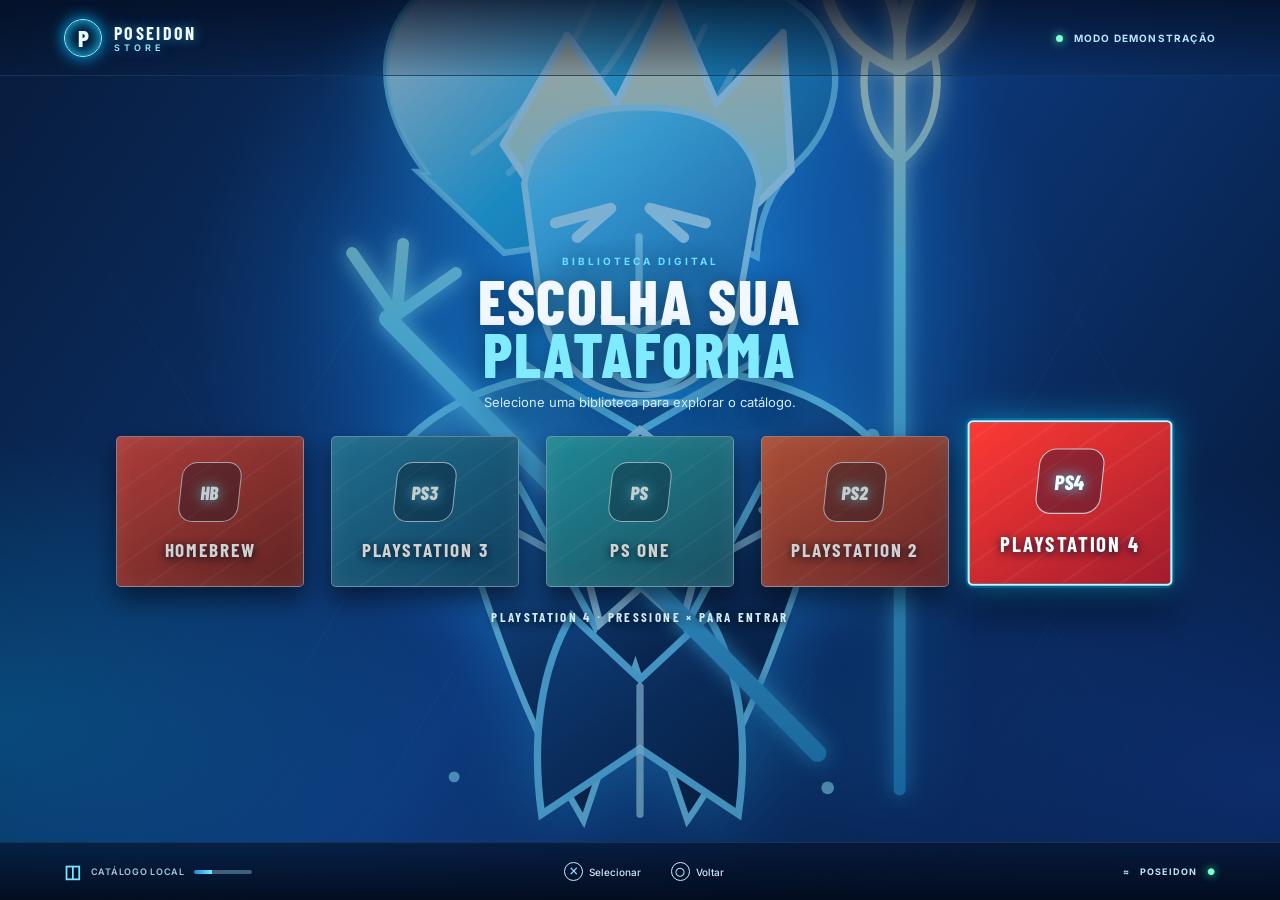
==== commit 624a149d: "Publish Poseidon Store console interface preview" ====
--- a/index.html
+++ b/index.html
@@ -1,19 +1,99 @@
-<!doctype html>
+<!DOCTYPE html>
 <html lang="pt-BR">
-<head>
-<meta charset="utf-8"><meta name="viewport" content="width=device-width,initial-scale=1"><meta name="theme-color" content="#071018"><meta name="description" content="Poseidon Store — jogos físicos para PlayStation 4, uma curadoria para quem joga de verdade."><title>Poseidon Store — Sua próxima aventura</title>
-<link rel="preconnect" href="https://fonts.googleapis.com"><link rel="preconnect" href="https://fonts.gstatic.com" crossorigin><link href="https://fonts.googleapis.com/css2?family=DM+Sans:wght@400;500;600;700&family=Manrope:wght@400;500;600;700;800&display=swap" rel="stylesheet">
-<style>
-:root{color-scheme:dark;--bg:#071018;--surface:#0c1922;--line:#c6edf21b;--text:#f4f8f8;--muted:#9aabb4;--aqua:#80e3e1;--ice:#c4f6ed;--gold:#e8c78b;--max:1180px}*{box-sizing:border-box}html{scroll-behavior:smooth;scroll-padding-top:90px}body{margin:0;background:var(--bg);color:var(--text);font-family:'DM Sans',sans-serif}a{color:inherit;text-decoration:none}button{font:inherit}.wrap{width:min(var(--max),calc(100% - 44px));margin:auto}.grain{position:fixed;inset:0;pointer-events:none;z-index:10;opacity:.035;background-image:url("data:image/svg+xml,%3Csvg viewBox='0 0 180 180' xmlns='http://www.w3.org/2000/svg'%3E%3Cfilter id='n'%3E%3CfeTurbulence type='fractalNoise' baseFrequency='.8' numOctaves='4' stitchTiles='stitch'/%3E%3C/filter%3E%3Crect width='100%25' height='100%25' filter='url(%23n)' opacity='.5'/%3E%3C/svg%3E")}.topline{padding:9px 12px;text-align:center;background:#10232b;color:#b8d5d4;font-size:10px;letter-spacing:.08em}.topline span{color:var(--aqua)}.header{position:sticky;top:0;z-index:8;border-bottom:1px solid var(--line);background:#071018e8;backdrop-filter:blur(16px)}.nav{display:flex;align-items:center;justify-content:space-between;min-height:76px;gap:22px}.brand{display:flex;align-items:center;gap:11px;font:800 13px Manrope,sans-serif;letter-spacing:.17em}.brandmark{position:relative;width:38px;height:38px;display:grid;place-items:center;border:1px solid #80e3e166;border-radius:50%;color:var(--aqua);font-size:20px;box-shadow:inset 0 0 16px #80e3e117}.brand small{display:block;color:#9daeb4;font-size:8px;letter-spacing:.42em;margin-top:3px}.navlinks{display:flex;align-items:center;gap:28px;color:#b5c3c8;font-size:11px}.navlinks a{transition:color .2s}.navlinks a:hover{color:var(--aqua)}.navright{display:flex;align-items:center;gap:13px}.bag{display:flex;align-items:center;gap:9px;color:#dce7e8;font-size:11px}.bagicon{width:34px;height:34px;display:grid;place-items:center;border:1px solid var(--line);border-radius:50%;color:var(--aqua)}.bagcount{color:var(--aqua);font-size:9px}.hero{position:relative;min-height:630px;display:grid;grid-template-columns:1fr 1.02fr;align-items:center;gap:28px;padding-top:24px;padding-bottom:50px;overflow:hidden}.hero:before{content:"";position:absolute;inset:0 20% 5% 34%;background:radial-gradient(ellipse,#0e39433b,transparent 65%);pointer-events:none}.hero-copy{position:relative;z-index:2;padding:25px 0}.eyebrow{display:flex;align-items:center;gap:10px;color:var(--aqua);font-size:9px;font-weight:700;letter-spacing:.23em}.eyebrow:before{content:"";width:24px;height:1px;background:var(--aqua)}h1,h2,h3,p{margin-top:0}.hero h1{max-width:610px;margin:24px 0 20px;font:600 clamp(48px,6.2vw,78px)/.99 Manrope,sans-serif;letter-spacing:-.075em}.hero h1 span{display:block;color:var(--aqua);font-weight:500}.hero-desc{max-width:425px;color:#a8b8be;font-size:13px;line-height:1.9}.hero-cta{display:flex;align-items:center;gap:24px;margin-top:30px}.button{display:inline-flex;align-items:center;justify-content:center;gap:13px;padding:14px 19px;border:1px solid #b1f1e966;border-radius:2px;background:var(--ice);color:#071719;font-size:10px;font-weight:800;letter-spacing:.07em;transition:transform .2s,background .2s}.button:hover{transform:translateY(-2px);background:#e2fff7}.arrowlink{font-size:10px;color:#bdc9cb}.arrowlink span{margin-left:7px;color:var(--aqua)}.hero-meta{display:flex;gap:28px;margin-top:46px;color:#87999f;font-size:9px;letter-spacing:.06em}.hero-meta strong{display:block;color:#e3eeee;font:600 16px Manrope;margin-bottom:4px}.hero-stage{position:relative;height:520px;display:grid;place-items:center;perspective:900px}.orbital{position:absolute;width:min(42vw,475px);aspect-ratio:1;border:1px solid #b8ece91a;border-radius:50%;transform:rotateX(68deg) rotateZ(-20deg)}.orbital:before,.orbital:after{content:"";position:absolute;inset:12%;border:1px solid #b8ece915;border-radius:50%}.orbital:after{inset:25%}.halo{position:absolute;width:310px;height:310px;border-radius:50%;background:#56c7c533;filter:blur(75px)}.monolith{position:relative;width:min(70%,330px);height:430px;overflow:hidden;border:1px solid #dcffff2d;border-radius:160px 160px 8px 8px;background:linear-gradient(155deg,#234b55 0%,#153542 38%,#0a1d2b 82%);box-shadow:0 35px 100px #0009,inset 0 0 55px #9ff8ed0c;transform:rotateY(-7deg);animation:drift 7s ease-in-out infinite}.monolith:before{content:"";position:absolute;inset:16px;border:1px solid #d5fffa26;border-radius:150px 150px 4px 4px}.monolith:after{content:"POSEIDON";position:absolute;bottom:25px;left:0;right:0;text-align:center;color:#d0f9f066;font:600 9px Manrope;letter-spacing:.38em}.waterlight{position:absolute;top:-35%;left:10%;width:80%;height:100%;background:linear-gradient(115deg,transparent 30%,#bbffff10 50%,transparent 70%);transform:rotate(15deg)}.moon{position:absolute;width:148px;height:148px;top:80px;left:50%;transform:translateX(-50%);border-radius:50%;background:radial-gradient(circle at 35% 35%,#e9fff0,#9dd8d8 42%,#3f7c88 70%,#1d3d4c);box-shadow:0 0 55px #87e5d766}.trident{position:absolute;z-index:2;top:94px;left:50%;height:280px;width:4px;border-radius:4px;background:linear-gradient(#fff5cf,#b7d9ca,#705f48);transform:rotate(7deg);box-shadow:0 0 17px #e6e5bb77}.trident:before{content:"♆";position:absolute;top:-25px;left:-18px;color:#eadba9;font-size:39px;text-shadow:0 0 15px #e1d58c}.waves{position:absolute;left:-20%;right:-20%;bottom:47px;height:155px;border-radius:50% 50% 0 0;background:linear-gradient(180deg,#73d9d125,#071018 87%);border-top:1px solid #9deee544;transform:rotate(-8deg)}.waves:before,.waves:after{content:"";position:absolute;left:8%;right:8%;height:70px;top:13px;border-top:1px solid #9deee544;border-radius:50%}.waves:after{top:29px;left:18%;right:3%}.star{position:absolute;color:#c7ffff;text-shadow:0 0 12px #80e3e1;animation:pulse 3s ease-in-out infinite alternate}.star.a{top:15%;left:13%}.star.b{top:25%;right:12%;font-size:20px;animation-delay:.7s}.star.c{bottom:20%;left:13%;font-size:13px;animation-delay:1.2s}.edition{position:absolute;right:2%;bottom:12%;z-index:3;max-width:145px;padding:14px 16px;border:1px solid #d5ffff2c;background:#07151dcf;backdrop-filter:blur(8px)}.edition small{display:block;color:var(--aqua);font-size:8px;letter-spacing:.18em}.edition strong{display:block;margin-top:7px;font:600 12px Manrope}.edition span{display:block;margin-top:5px;color:#a1b5b8;font-size:9px}.ticker{border-block:1px solid var(--line);padding:16px 0;overflow:hidden}.ticker-inner{display:flex;justify-content:space-between;gap:20px;color:#93a5aa;font-size:9px;letter-spacing:.13em;text-transform:uppercase}.ticker b{color:var(--aqua);font-size:13px;margin-right:8px}.section{padding:94px 0}.sectionhead{display:flex;justify-content:space-between;align-items:end;gap:20px;margin-bottom:30px}.sectionhead .eyebrow{margin-bottom:13px}.sectionhead h2{margin:0;font:600 clamp(28px,4vw,43px)/1.08 Manrope;letter-spacing:-.055em}.sectionhead p{max-width:325px;margin:0;color:var(--muted);font-size:11px;line-height:1.8}.collections{display:grid;grid-template-columns:1.13fr .87fr .87fr;gap:14px}.collection{position:relative;min-height:245px;overflow:hidden;display:flex;align-items:end;padding:23px;border:1px solid var(--line);background:linear-gradient(155deg,#132935,#0b1720);transition:transform .25s,border-color .25s}.collection:hover{transform:translateY(-4px);border-color:#80e3e166}.collection:before{content:"";position:absolute;inset:0;background:radial-gradient(circle at 75% 22%,var(--glow),transparent 42%)}.collection:first-child{min-height:300px;grid-row:span 2}.collection-art{position:absolute;inset:0;display:grid;place-items:center;color:#d4fcf1;font-size:80px;opacity:.3}.collection-art:after{content:"";position:absolute;width:150px;height:150px;border:1px solid #d7fff133;border-radius:50%;box-shadow:0 0 50px #69e4d31c,inset 0 0 40px #69e4d31b}.collection-copy{position:relative;z-index:1}.collection-copy small{color:var(--aqua);font-size:8px;letter-spacing:.2em}.collection-copy h3{margin:7px 0;font:600 19px Manrope}.collection-copy span{color:#a7b8bd;font-size:10px}.collection:nth-child(1){--glow:#13808c66}.collection:nth-child(2){--glow:#835e3466}.collection:nth-child(3){--glow:#6b3f7966}.collection:nth-child(4){--glow:#386e6666}.featured{background:#0b171f;border-block:1px solid var(--line)}.game-grid{display:grid;grid-template-columns:repeat(4,1fr);gap:14px}.game{overflow:hidden;border:1px solid var(--line);background:#0a151d}.game-art{position:relative;aspect-ratio:.86;overflow:hidden;display:grid;place-items:center;background:radial-gradient(circle at 50% 35%,var(--tone),transparent 53%),linear-gradient(145deg,#172e38,#081118)}.game-art:before{content:"";position:absolute;inset:12px;border:1px solid #f1ffff2a}.game-art:after{content:"PS4";position:absolute;top:19px;left:20px;color:#fff;font-size:8px;letter-spacing:.2em}.game-art span{position:relative;z-index:1;font-size:52px;filter:drop-shadow(0 12px 20px #0009)}.game-info{padding:13px}.game-info small{color:var(--aqua);font-size:8px;letter-spacing:.15em}.game-info h3{margin:7px 0 13px;font:600 12px Manrope}.game-info a{display:flex;justify-content:space-between;color:#c7d4d7;font-size:9px}.game-info a b{color:var(--aqua)}.feature-link{display:flex;justify-content:center;margin-top:27px}.feature-link .button{background:transparent;color:var(--ice);border-color:#80e3e166}.feature-link .button:hover{background:#122c32}.promise{display:grid;grid-template-columns:1fr 1fr;gap:60px;align-items:center}.promise-art{position:relative;min-height:335px;display:grid;place-items:center;overflow:hidden;border:1px solid var(--line);background:radial-gradient(ellipse,#17434a 0,#0a1921 53%,#071018 80%)}.promise-art:before{content:"";position:absolute;width:235px;height:235px;border:1px solid #8ce9dd42;border-radius:50%;box-shadow:0 0 75px #3ab4ad24,inset 0 0 60px #3ab4ad1b}.promise-art span{position:relative;font-size:88px;color:#a5eee1;text-shadow:0 0 35px #66d8cd88}.promise-copy h2{font:600 clamp(28px,4vw,42px)/1.1 Manrope;letter-spacing:-.05em;margin:15px 0}.promise-copy p{color:var(--muted);font-size:12px;line-height:1.9}.promise-list{display:grid;gap:13px;margin:23px 0 0;padding:0;list-style:none;color:#c8d6d7;font-size:10px}.promise-list li:before{content:"✦";color:var(--aqua);margin-right:11px}.cta{position:relative;overflow:hidden;padding:39px;border:1px solid #8ce9dd32;background:linear-gradient(110deg,#102b32,#111b29)}.cta:after{content:"ψ";position:absolute;right:5%;top:-54px;color:#a2eee710;font-size:250px;line-height:1}.cta-inner{position:relative;z-index:1;display:flex;align-items:center;justify-content:space-between;gap:20px}.cta h2{margin:9px 0 7px;font:600 clamp(24px,3vw,34px) Manrope;letter-spacing:-.04em}.cta p{margin:0;color:#a9b9bd;font-size:11px}.footer{border-top:1px solid var(--line);padding:35px 0 18px;background:#050b10}.footer-top{display:flex;justify-content:space-between;gap:30px;padding-bottom:28px}.footer-desc{max-width:260px;color:#84969b;font-size:10px;line-height:1.8}.footer-links{display:flex;gap:22px;color:#aab8bb;font-size:10px}.footer-bottom{display:flex;justify-content:space-between;gap:15px;border-top:1px solid var(--line);padding-top:15px;color:#73858a;font-size:9px}.mobile-menu{display:none}@keyframes drift{0%,100%{transform:translateY(0) rotateY(-7deg)}50%{transform:translateY(-10px) rotateY(-3deg)}}@keyframes pulse{to{opacity:.35;transform:scale(.8)}}@media(max-width:900px){.hero{min-height:565px;grid-template-columns:1fr .85fr}.hero-stage{height:440px}.monolith{height:365px}.moon{width:125px;height:125px;top:70px}.trident{height:240px;top:80px}.navlinks{gap:16px}.collections{grid-template-columns:1fr 1fr}.collection:first-child{grid-row:span 2}.promise{gap:30px}}@media(max-width:650px){.wrap{width:calc(100% - 30px)}.topline{font-size:9px}.nav{min-height:66px}.navlinks{display:none}.brand{font-size:11px}.brandmark{width:34px;height:34px}.hero{grid-template-columns:1fr;padding-top:12px;gap:0;min-height:auto}.hero-copy{padding:38px 0 10px}.hero h1{font-size:clamp(47px,12vw,68px);margin:18px 0}.hero-desc{font-size:12px}.hero-stage{height:380px;grid-row:1}.monolith{width:235px;height:330px}.moon{width:112px;height:112px;top:62px}.trident{height:220px;top:72px}.orbital{width:320px}.edition{right:0;bottom:6%;padding:10px}.hero-meta{margin-top:30px;gap:20px}.hero-cta{gap:15px}.hero-cta .button{padding:13px}.ticker-inner{min-width:640px;justify-content:flex-start}.ticker{overflow:auto}.section{padding:67px 0}.sectionhead{align-items:flex-start;flex-direction:column}.sectionhead p{max-width:100%}.collections{grid-template-columns:1fr 1fr;gap:9px}.collection{min-height:180px;padding:15px}.collection:first-child{min-height:230px}.collection-copy h3{font-size:15px}.collection-art{font-size:55px}.game-grid{grid-template-columns:repeat(2,1fr);gap:9px}.game-info{padding:10px}.game-info h3{font-size:10px}.promise{grid-template-columns:1fr;gap:25px}.promise-art{min-height:260px}.promise-copy h2{font-size:34px}.cta{padding:25px}.cta-inner{align-items:flex-start;flex-direction:column}.footer-top,.footer-bottom{flex-direction:column}.footer-links{flex-wrap:wrap}.bag{font-size:0}.bagicon{font-size:14px}}@media(max-width:370px){.hero-stage{height:320px}.monolith{width:205px;height:295px}.collections{grid-template-columns:1fr}.collection,.collection:first-child{min-height:160px;grid-row:auto}.hero-meta{gap:12px}.hero-meta strong{font-size:14px}}@media(prefers-reduced-motion:reduce){*,*::before,*::after{scroll-behavior:auto!important;animation-duration:.01ms!important;transition-duration:.01ms!important}}
-</style>
-</head>
-<body><div class="grain" aria-hidden="true"></div><div class="topline"><span>✦</span> Curadoria de jogos físicos para quem valoriza cada aventura <span>✦</span></div>
-<header class="header"><div class="wrap nav"><a class="brand" href="#inicio"><span class="brandmark">ψ</span><span>POSEIDON<small>STORE</small></span></a><nav class="navlinks" aria-label="Navegação principal"><a href="#colecoes">Coleções</a><a href="#destaques">Em destaque</a><a href="#sobre">Nossa curadoria</a></nav><div class="navright"><a class="bag" href="./ps4-catalog.html"><span class="bagicon">⌕</span> Explorar catálogo <span class="bagcount">↗</span></a></div></div></header>
-<main><section class="wrap hero" id="inicio"><div class="hero-copy"><div class="eyebrow">JOGOS FÍSICOS · PLAYSTATION 4</div><h1>Histórias que<br>merecem <span>estante.</span></h1><p class="hero-desc">Mais do que jogar, guardar uma aventura. Descubra uma curadoria de grandes títulos para sua coleção — selecionados com cuidado, para jogar no seu tempo.</p><div class="hero-cta"><a class="button" href="./ps4-catalog.html">EXPLORAR CATÁLOGO <span>↗</span></a><a class="arrowlink" href="#destaques">Conheça a seleção <span>↓</span></a></div><div class="hero-meta"><div><strong>PS4</strong>Jogos físicos</div><div><strong>80+</strong>Títulos na seleção</div><div><strong>PT-BR</strong>Filtro de idioma</div></div></div><div class="hero-stage" aria-label="Arte original de Poseidon em cenário oceânico"><div class="orbital"></div><div class="halo"></div><div class="monolith"><div class="waterlight"></div><div class="moon"></div><div class="trident"></div><div class="waves"></div></div><span class="star a">✦</span><span class="star b">✧</span><span class="star c">✦</span><div class="edition"><small>POSEIDON EDITION</small><strong>Uma coleção<br>com personalidade</strong><span>Descubra seu próximo clássico.</span></div></div></section>
-<div class="ticker"><div class="wrap ticker-inner"><span><b>✦</b> Grandes histórias</span><span><b>✦</b> Mídia física</span><span><b>✦</b> Curadoria independente</span><span><b>✦</b> Seu próximo favorito</span></div></div>
-<section class="wrap section" id="colecoes"><div class="sectionhead"><div><div class="eyebrow">ENCONTRE SEU PRÓXIMO MUNDO</div><h2>Uma coleção.<br>Muitas possibilidades.</h2></div><p>Do épico ao inesperado: navegue por estilos diferentes e encontre o jogo que combina com você.</p></div><div class="collections"><a class="collection" href="./ps4-catalog.html" style="--glow:#13808c66"><span class="collection-art">♆</span><div class="collection-copy"><small>01 / AVENTURAS</small><h3>Grandes jornadas</h3><span>Explore mundos, viva histórias.</span></div></a><a class="collection" href="./ps4-catalog.html" style="--glow:#835e3466"><span class="collection-art">◈</span><div class="collection-copy"><small>02 / AÇÃO</small><h3>Adrenalina pura</h3><span>Desafios para jogar sem pausa.</span></div></a><a class="collection" href="./ps4-catalog.html" style="--glow:#6b3f7966"><span class="collection-art">✧</span><div class="collection-copy"><small>03 / RPG</small><h3>Outros universos</h3><span>Histórias que ficam com você.</span></div></a><a class="collection" href="./ps4-catalog.html" style="--glow:#386e6666"><span class="collection-art">⌁</span><div class="collection-copy"><small>04 / CORRIDA</small><h3>Na linha de frente</h3><span>Pise fundo e encontre seu ritmo.</span></div></a></div></section>
-<section class="featured" id="destaques"><div class="wrap section"><div class="sectionhead"><div><div class="eyebrow">ESCOLHAS QUE MARCAM</div><h2>Clássicos da coleção</h2></div><p>Uma pequena amostra de títulos presentes no nosso catálogo demonstrativo.</p></div><div class="game-grid"><article class="game"><div class="game-art" style="--tone:#4a9b91"><span>⚔</span></div><div class="game-info"><small>AVENTURA · PS4</small><h3>God of War</h3><a href="./ps4-catalog.html">Ver no catálogo <b>↗</b></a></div></article><article class="game"><div class="game-art" style="--tone:#7c4653"><span>✦</span></div><div class="game-info"><small>AVENTURA · PS4</small><h3>The Last of Us Part II</h3><a href="./ps4-catalog.html">Ver no catálogo <b>↗</b></a></div></article><article class="game"><div class="game-art" style="--tone:#53765f"><span>◉</span></div><div class="game-info"><small>MUNDO ABERTO · PS4</small><h3>Horizon Zero Dawn</h3><a href="./ps4-catalog.html">Ver no catálogo <b>↗</b></a></div></article><article class="game"><div class="game-art" style="--tone:#536e8a"><span>⛯</span></div><div class="game-info"><small>AVENTURA · PS4</small><h3>Ghost of Tsushima</h3><a href="./ps4-catalog.html">Ver no catálogo <b>↗</b></a></div></article></div><div class="feature-link"><a class="button" href="./ps4-catalog.html">VER TODOS OS JOGOS <span>↗</span></a></div></div></section>
-<section class="wrap section promise" id="sobre"><div class="promise-art" aria-hidden="true"><span>ψ</span></div><div class="promise-copy"><div class="eyebrow">A ESSÊNCIA POSEIDON</div><h2>Uma boa coleção conta uma história.</h2><p>A Poseidon Store nasceu para reunir jogos que despertam curiosidade, desafiam seus reflexos e ficam na memória. Explore nosso catálogo e escolha sua próxima aventura.</p><ul class="promise-list"><li>Catálogo demonstrativo organizado por título</li><li>Busca rápida e filtro de idioma PT-BR</li><li>Capas ilustrativas próprias no catálogo</li></ul></div></section>
-<section class="wrap" style="padding-bottom:85px"><div class="cta"><div class="cta-inner"><div><div class="eyebrow">SUA PRÓXIMA AVENTURA COMEÇA AQUI</div><h2>Encontre um jogo para chamar de seu.</h2><p>Explore a seleção de mídias físicas para PlayStation 4.</p></div><a class="button" href="./ps4-catalog.html">ABRIR CATÁLOGO <span>↗</span></a></div></div></section></main>
-<footer class="footer"><div class="wrap"><div class="footer-top"><div><a class="brand" href="#inicio"><span class="brandmark">ψ</span><span>POSEIDON<small>STORE</small></span></a><p class="footer-desc">Uma curadoria demonstrativa de jogos físicos para PlayStation 4. Sua próxima aventura pode estar aqui.</p></div><div class="footer-links"><a href="#colecoes">Coleções</a><a href="#destaques">Destaques</a><a href="#sobre">Sobre</a><a href="./ps4-catalog.html">Catálogo PS4</a></div></div><div class="footer-bottom"><span>© <span id="year"></span> Poseidon Store</span><span>Protótipo demonstrativo · Disponibilidade e preços não são reais.</span></div></div></footer>
-<script>document.querySelector('#year').textContent=new Date().getFullYear()</script></body></html>
+  <head>
+    <meta charset="UTF-8" />
+    <meta name="viewport" content="width=device-width, initial-scale=1.0" />
+    <meta name="theme-color" content="#06162f" />
+    <meta name="description" content="Poseidon Store — catálogo demonstrativo para PS4 com navegação por controle." />
+    <title>Poseidon Store</title>
+    <link rel="preconnect" href="https://fonts.googleapis.com" />
+    <link rel="preconnect" href="https://fonts.gstatic.com" crossorigin />
+    <link href="https://fonts.googleapis.com/css2?family=Barlow+Condensed:wght@500;600;700;800&family=Inter:wght@400;500;600;700&display=swap" rel="stylesheet" />
+    <link rel="stylesheet" href="styles.css" />
+  </head>
+  <body>
+    <main class="store" id="store">
+      <div class="backdrop" aria-hidden="true"></div>
+      <div class="ocean-lines" aria-hidden="true"></div>
+
+      <header class="topbar">
+        <a class="brand" href="#inicio" aria-label="Poseidon Store, início">
+          <span class="brand-mark">P</span>
+          <span class="brand-name">POSEIDON <small>STORE</small></span>
+        </a>
+        <div class="account-state"><span class="status-dot"></span> MODO DEMONSTRAÇÃO</div>
+      </header>
+
+      <section class="platform-view view is-visible" id="platform-view" aria-labelledby="platform-title">
+        <div class="platform-copy">
+          <span class="overline">BIBLIOTECA DIGITAL</span>
+          <h1 id="platform-title">ESCOLHA SUA<br /><span>PLATAFORMA</span></h1>
+          <p>Selecione uma biblioteca para explorar o catálogo.</p>
+        </div>
+        <div class="platform-rail" id="platform-rail" aria-label="Plataformas disponíveis"></div>
+        <div class="platform-selected" id="platform-selected" aria-live="polite"></div>
+      </section>
+
+      <section class="library-view view" id="library-view" aria-labelledby="library-title" hidden>
+        <div class="library-topline">
+          <div>
+            <span class="overline" id="platform-label">BIBLIOTECA PS4</span>
+            <h1 id="library-title">JOGOS <span>EM DESTAQUE</span></h1>
+          </div>
+          <div class="library-tools">
+            <label class="search-box" id="search-box" hidden>
+              <span aria-hidden="true">⌕</span>
+              <input id="search-input" type="search" placeholder="Buscar na biblioteca" aria-label="Buscar na biblioteca" />
+            </label>
+            <button class="round-button" id="categories-button" type="button" aria-label="Abrir categorias" aria-expanded="false">☷</button>
+            <button class="round-button" id="back-button" type="button" aria-label="Voltar para plataformas">↶</button>
+          </div>
+        </div>
+
+        <div class="category-menu" id="category-menu" hidden aria-label="Filtrar por categoria"></div>
+
+        <div class="featured-info" id="featured-info" aria-live="polite">
+          <div class="featured-copy">
+            <span class="game-platform-tag" id="game-platform-tag">PS4</span>
+            <h2 id="featured-title">Carregando catálogo…</h2>
+            <p id="featured-description"></p>
+          </div>
+          <div class="featured-counter" id="featured-counter"></div>
+        </div>
+
+        <div class="carousel-stage" id="carousel-stage" aria-label="Capas do catálogo">
+          <button class="rail-arrow rail-arrow--left" id="previous-button" type="button" aria-label="Item anterior">‹</button>
+          <div class="cover-rail" id="cover-rail" aria-live="polite"></div>
+          <button class="rail-arrow rail-arrow--right" id="next-button" type="button" aria-label="Próximo item">›</button>
+        </div>
+
+        <div class="library-empty" id="library-empty" hidden></div>
+      </section>
+
+      <footer class="control-bar" id="control-bar">
+        <div class="storage-indicator"><span class="storage-icon">◫</span><span>CATÁLOGO LOCAL</span><span class="storage-meter"><i></i></span></div>
+        <div class="control-hints" id="control-hints">
+          <span><kbd class="key-circle key-x">×</kbd><b>Selecionar</b></span>
+          <span><kbd class="key-circle key-circle-button">○</kbd><b>Voltar</b></span>
+        </div>
+        <div class="system-indicator"><span class="system-wave">≈</span> POSEIDON <b>●</b></div>
+      </footer>
+
+      <dialog class="details-dialog" id="details-dialog" aria-labelledby="dialog-title">
+        <button class="dialog-close" type="button" aria-label="Fechar detalhes">×</button>
+        <div class="dialog-art" id="dialog-art"></div>
+        <div class="dialog-content">
+          <span class="game-platform-tag" id="dialog-platform">PS4</span>
+          <span class="overline">DETALHES DO ITEM</span>
+          <h2 id="dialog-title"></h2>
+          <p id="dialog-description"></p>
+          <dl><div><dt>Categoria</dt><dd id="dialog-category"></dd></div><div><dt>Disponibilidade</dt><dd id="dialog-availability"></dd></div></dl>
+          <div class="dialog-links"><a id="dialog-download" class="dialog-link" target="_blank" rel="noopener noreferrer" hidden>Acessar download oficial ↗</a><a id="dialog-source" class="dialog-source" target="_blank" rel="noopener noreferrer" hidden>Ver projeto e termos ↗</a></div>
+          <p class="demo-notice" id="dialog-notice">Item de demonstração. Nenhum arquivo ou link de download está associado.</p>
+        </div>
+      </dialog>
+      <div class="toast" id="toast" role="status" aria-live="polite"></div>
+    </main>
+    <script src="script.js"></script>
+  </body>
+</html>
--- a/styles.css
+++ b/styles.css
@@ -0,0 +1,184 @@
+:root {
+  color-scheme: dark;
+  --navy: #041023;
+  --blue: #0b3671;
+  --cyan: #69e3ff;
+  --text: #f1f8ff;
+  --muted: #a9c0d8;
+  --line: rgba(113, 207, 255, .42);
+  --accent: #24c9ff;
+  --font-body: "Inter", Arial, sans-serif;
+  --font-display: "Barlow Condensed", Impact, sans-serif;
+}
+
+* { box-sizing: border-box; }
+html, body { width: 100%; min-width: 320px; min-height: 100%; margin: 0; }
+body { overflow: hidden; background: #031127; color: var(--text); font-family: var(--font-body); }
+button, input { font: inherit; }
+button { color: inherit; }
+button:focus-visible, a:focus-visible, input:focus-visible { outline: 3px solid #e7fdff; outline-offset: 5px; }
+[hidden] { display: none !important; }
+
+.store { isolation: isolate; position: relative; display: flex; flex-direction: column; width: 100vw; height: 100svh; min-height: 540px; overflow: hidden; background: radial-gradient(ellipse at 50% 36%, #14549b 0, #0a3677 32%, #061d49 68%, #020b1e 100%); }
+.backdrop { position: absolute; z-index: -3; inset: -12%; background: radial-gradient(ellipse at 49% 37%,rgba(20,120,214,.6),transparent 38%), radial-gradient(ellipse at 8% 74%,rgba(0,210,255,.19),transparent 24%), radial-gradient(ellipse at 91% 80%,rgba(30,95,235,.3),transparent 25%), linear-gradient(125deg,#06142b,#0d397c 50%,#020b1c); transition: background 500ms ease; }
+.backdrop::after { content: ""; position: absolute; inset: 0; opacity: .14; background-image: linear-gradient(120deg,transparent 0 48%,rgba(80,190,255,.55) 48.15%,transparent 48.5%),linear-gradient(58deg,transparent 0 67%,rgba(90,197,255,.4) 67.2%,transparent 67.5%); background-size: 360px 260px, 470px 350px; mask-image: radial-gradient(ellipse,#000 5%,transparent 74%); }
+.ocean-lines { position: absolute; z-index: -2; inset: 0; pointer-events: none; background: url("assets/poseidon-guardian.svg") no-repeat 51% 48% / min(70vw, 920px) auto; opacity: .45; filter: drop-shadow(0 0 34px rgba(40,194,255,.48)); transition: background-position 500ms ease, opacity 500ms ease; }
+.store[data-view="platform"] .ocean-lines { background-position: 50% 52%; opacity: .56; background-size: min(65vw, 820px) auto; }
+.topbar { z-index: 2; display: flex; align-items: center; justify-content: space-between; height: 76px; flex: 0 0 76px; padding: 0 clamp(24px,5vw,76px); border-bottom: 1px solid rgba(116,208,255,.17); background: linear-gradient(180deg,rgba(3,15,38,.8),rgba(3,15,38,.12)); }
+.brand { display: inline-flex; align-items: center; gap: 12px; color: inherit; text-decoration: none; }
+.brand-mark { display: grid; place-items: center; width: 38px; height: 38px; border: 1px solid #9bedff; border-radius: 50%; box-shadow: inset 0 0 14px #1acfff,0 0 16px #05baff; color: #e7fcff; font: 800 23px var(--font-display); }
+.brand-name { font: 700 18px var(--font-display); letter-spacing: .13em; text-shadow: 0 0 12px rgba(54,200,255,.6); }
+.brand-name small { display: block; margin-top: -2px; color: #9eeaff; font: 600 9px var(--font-body); letter-spacing: .44em; }
+.account-state { color: #b9e5ff; font-size: 10px; font-weight: 700; letter-spacing: .12em; }
+.status-dot { display: inline-block; width: 7px; height: 7px; margin-right: 7px; border-radius: 50%; background: #7effcc; box-shadow: 0 0 10px #4affbc; }
+
+.view { position: relative; display: none; flex: 1 1 auto; min-height: 0; }
+.view.is-visible { display: flex; }
+.platform-view { flex-direction: column; justify-content: center; padding: 26px clamp(24px,6vw,92px) 44px; }
+.platform-copy { position: relative; z-index: 1; width: fit-content; margin: -12px auto 26px; text-align: center; text-shadow: 0 3px 22px #061833; }
+.overline { display: block; color: var(--cyan); font-size: 10px; font-weight: 700; letter-spacing: .3em; }
+.platform-copy h1,.library-topline h1 { margin: 7px 0 4px; font: 800 clamp(34px,5vw,62px)/.86 var(--font-display); letter-spacing: .03em; text-shadow: 0 4px 22px rgba(0,0,0,.5); }
+.platform-copy h1 span,.library-topline h1 span { color: #80eaff; }
+.platform-copy p { margin: 13px 0 0; color: #d2ecff; font-size: 13px; }
+.platform-rail { position: relative; z-index: 1; display: flex; align-items: center; justify-content: center; gap: clamp(10px,2.1vw,32px); width: 100%; }
+.platform-card { position: relative; display: flex; flex: 0 1 188px; flex-direction: column; align-items: center; justify-content: center; gap: 16px; min-width: 108px; max-width: 188px; aspect-ratio: 1.24/1; padding: 14px; overflow: hidden; border: 1px solid rgba(174,228,255,.55); border-radius: 5px; background: linear-gradient(145deg,var(--tile-a),var(--tile-b)); box-shadow: 0 12px 24px #01091c99,inset 0 0 22px rgba(255,255,255,.1); cursor: pointer; transition: transform 220ms ease, border-color 220ms ease, filter 220ms ease,box-shadow 220ms ease; }
+.platform-card::before { content: ""; position: absolute; inset: 0; opacity: .35; background: repeating-linear-gradient(145deg,transparent 0 13px,rgba(255,255,255,.15) 14px 15px,transparent 16px 31px); }
+.platform-card:hover,.platform-card.is-selected { z-index: 2; transform: translateY(-9px) scale(1.09); border: 2px solid #c4f7ff; box-shadow: 0 0 0 2px rgba(33,211,255,.2),0 0 30px rgba(44,206,255,.5),0 22px 36px #01091cbf; filter: saturate(1.18); }
+.platform-card:not(.is-selected) { filter: saturate(.8) brightness(.82); }
+.platform-glyph { position: relative; display: grid; place-items: center; width: 60px; height: 60px; border: 1px solid rgba(227,249,255,.74); border-radius: 15px; background: rgba(3,19,47,.35); color: #edfcff; font: 800 19px var(--font-display); text-shadow: 0 0 13px #55dfff; transform: skew(-6deg); }
+.platform-name { position: relative; color: #fff; font: 700 clamp(14px,1.5vw,20px) var(--font-display); letter-spacing: .1em; text-shadow: 0 2px 8px #02102b; }
+.platform-selected { position: relative; min-height: 24px; margin-top: 22px; color: #d4f4ff; font: 700 13px var(--font-display); letter-spacing: .18em; text-align: center; text-shadow: 0 2px 8px #001; }
+.platform-card[data-platform="homebrew"] { --tile-a:#ed433f; --tile-b:#812724; }
+.platform-card[data-platform="ps3"] { --tile-a:#1489bb; --tile-b:#075181; }
+.platform-card[data-platform="psone"] { --tile-a:#0daec1; --tile-b:#136280; }
+.platform-card[data-platform="ps2"] { --tile-a:#e85b37; --tile-b:#8e272b; }
+.platform-card[data-platform="ps4"] { --tile-a:#e6403b; --tile-b:#92212f; }
+.platform-card[data-platform="ps5"] { --tile-a:#136ec2; --tile-b:#143466; }
+
+.library-view { flex-direction: column; padding: 28px clamp(24px,5vw,76px) 24px; }
+.library-topline { z-index: 2; display: flex; align-items: center; justify-content: space-between; min-height: 70px; }
+.library-topline h1 { font-size: clamp(29px,3.5vw,46px); }
+.library-tools { display: flex; align-items: center; gap: 10px; }
+.round-button { display: grid; place-items: center; width: 42px; height: 42px; border: 1px solid rgba(169,231,255,.54); border-radius: 50%; background: rgba(5,25,58,.62); color: #dbf8ff; font-size: 23px; cursor: pointer; transition: transform .18s ease,background .18s ease; }
+.round-button:hover,.round-button[aria-expanded="true"] { transform: scale(1.08); background: rgba(23,136,192,.68); }
+.search-box { display: flex; align-items: center; gap: 8px; width: 250px; padding: 0 13px; border: 1px solid rgba(169,231,255,.55); border-radius: 22px; background: rgba(3,19,47,.83); color: var(--cyan); font-size: 24px; }
+.search-box input { width: 100%; padding: 10px 0; border: 0; outline: none; background: transparent; color: white; font-size: 12px; }
+.search-box input::placeholder { color: #abc7e0; }
+.category-menu { position: absolute; z-index: 5; top: 97px; right: clamp(24px,5vw,76px); display: flex; flex-wrap: wrap; justify-content: flex-end; gap: 8px; max-width: min(500px,72vw); padding: 13px; border: 1px solid var(--line); border-radius: 12px; background: rgba(3,15,37,.96); box-shadow: 0 12px 36px #0008; }
+.category-chip { padding: 8px 13px; border: 1px solid rgba(117,207,255,.35); border-radius: 99px; background: transparent; color: #d9f5ff; font-size: 11px; cursor: pointer; }
+.category-chip.is-active,.category-chip:hover { border-color: #9cf1ff; background: #0b80a966; color: #fff; }
+.featured-info { z-index: 1; display: flex; align-items: end; justify-content: space-between; width: min(980px,90%); min-height: 116px; margin: auto auto 8px; padding-left: 7%; text-shadow: 0 3px 16px #020a1a; }
+.featured-copy { max-width: 590px; }
+.game-platform-tag { display: inline-block; margin-bottom: 6px; padding: 3px 8px; border: 1px solid rgba(126,227,255,.65); border-radius: 3px; background: rgba(6,26,58,.54); color: #9ceaff; font: 700 11px var(--font-display); letter-spacing: .16em; }
+.featured-copy h2 { margin: 0 0 3px; font: 700 clamp(28px,4vw,48px)/.95 var(--font-display); letter-spacing: .02em; text-transform: uppercase; }
+.featured-copy p { max-width: 520px; margin: 8px 0 0; color: #d5eafa; font-size: 12px; line-height: 1.55; }
+.featured-counter { padding-bottom: 4px; color: #d8f5ff; font: 600 13px var(--font-display); letter-spacing: .12em; }
+.carousel-stage { position: relative; z-index: 1; display: flex; align-items: center; justify-content: center; min-height: 255px; margin: 0 auto auto; width: 100%; }
+.cover-rail { display: flex; align-items: center; justify-content: center; gap: clamp(5px,1vw,16px); width: calc(100% - 112px); min-height: 250px; perspective: 1000px; }
+.cover-card { position: relative; flex: 0 1 118px; width: clamp(72px,9.2vw,134px); min-width: 0; aspect-ratio: .69/1; padding: 0; overflow: hidden; border: 1px solid rgba(128,218,255,.7); border-radius: 4px; background: linear-gradient(160deg,var(--cover-a),var(--cover-b) 60%,#08142d); box-shadow: 0 15px 25px #0009; cursor: pointer; transition: transform 230ms ease, flex-basis 230ms ease,filter 230ms ease,opacity 230ms ease,box-shadow 230ms ease; transform: scale(.87); opacity: .86; }
+.cover-card::before { content: ""; position: absolute; inset: 0; background: radial-gradient(ellipse at 52% 35%,rgba(193,243,255,.58),transparent 5%,rgba(58,179,238,.3) 6%,transparent 44%),linear-gradient(150deg,transparent 32%,rgba(0,0,0,.2)); }
+.cover-card::after { content: ""; position: absolute; inset: 0; opacity: .38; background: repeating-linear-gradient(130deg,transparent 0 20px,rgba(208,245,255,.24) 21px 22px,transparent 23px 43px); mix-blend-mode: screen; }
+.cover-card:hover { opacity: 1; transform: translateY(-9px) scale(.94); }
+.cover-card.is-selected { z-index: 3; flex-basis: clamp(146px,18vw,224px); transform: translateY(-6px) scale(1.04); border: 2px solid #c2f6ff; opacity: 1; box-shadow: 0 0 0 2px #47d8ff45,0 0 32px #24c9ff66,0 24px 38px #000b; }
+.cover-logo { position: absolute; z-index: 1; top: 10px; left: 8px; padding: 3px 5px; border: 1px solid rgba(236,251,255,.78); background: rgba(3,13,33,.68); color: #fff; font: 700 9px var(--font-display); letter-spacing: .13em; }
+.cover-art { position: absolute; inset: 0; display: flex; align-items: center; justify-content: center; overflow: hidden; }
+.cover-image { position: absolute; z-index: 1; inset: 0; width: 100%; height: 100%; object-fit: cover; }
+.cover-figure { width: 57%; height: 62%; margin-top: 7%; border: 1px solid rgba(185,247,255,.6); border-radius: 48% 48% 23% 23%; background: url("assets/poseidon-guardian.svg") center 8%/auto 190% no-repeat,linear-gradient(125deg,transparent 15%,rgba(7,24,55,.15) 16% 30%,rgba(7,36,68,.88) 31% 70%,transparent 71%); box-shadow: 0 0 18px #2dd2ff55; transform: rotate(-7deg); }
+.cover-title { position: absolute; z-index: 2; right: 5px; bottom: 10px; left: 5px; padding: 8px 4px 5px; background: linear-gradient(transparent,rgba(0,5,18,.93) 24%); color: #fff; font: 700 15px/1 var(--font-display); text-align: center; text-transform: uppercase; text-shadow: 0 2px 5px #000; }
+.cover-card:not(.is-selected) .cover-title { font-size: 10px; }
+.rail-arrow { position: absolute; z-index: 4; top: 50%; display: grid; place-items: center; width: 38px; height: 58px; border: 1px solid rgba(161,230,255,.48); border-radius: 6px; background: rgba(3,18,42,.72); color: #dbf9ff; font-size: 34px; transform: translateY(-50%); cursor: pointer; }
+.rail-arrow:hover { background: rgba(18,118,177,.85); }
+.rail-arrow--left { left: 0; }
+.rail-arrow--right { right: 0; }
+.library-empty { z-index: 1; display: grid; place-items: center; min-height: 250px; margin: auto; color: #e1f8ff; text-align: center; }
+.library-empty p { max-width: 460px; padding: 20px; border: 1px solid var(--line); border-radius: 14px; background: rgba(3,18,42,.78); line-height: 1.7; }
+
+.control-bar { z-index: 5; display: flex; align-items: center; justify-content: space-between; min-height: 58px; flex: 0 0 58px; padding: 0 clamp(24px,5vw,76px); border-top: 1px solid rgba(123,210,255,.2); background: linear-gradient(0deg,rgba(2,11,28,.95),rgba(4,18,43,.65)); color: #d0e8f8; font-size: 10px; }
+.storage-indicator,.control-hints,.system-indicator { display: flex; align-items: center; gap: 9px; }
+.storage-indicator { min-width: 180px; color: #a7c4df; font-size: 9px; font-weight: 600; letter-spacing: .08em; }
+.storage-icon { color: #7ce5ff; font-size: 18px; }
+.storage-meter { width: 58px; height: 4px; overflow: hidden; border-radius: 5px; background: #3d607d; }
+.storage-meter i { display: block; width: 32%; height: 100%; background: linear-gradient(90deg,#2284d1,#70edff); }
+.control-hints { justify-content: center; gap: clamp(12px,2.3vw,35px); }
+.control-hints>span { display: flex; align-items: center; gap: 6px; white-space: nowrap; }
+.control-hints b { font-weight: 500; }
+.key-circle { display: grid; place-items: center; width: 19px; height: 19px; border: 1px solid #bfefff; border-radius: 50%; color: #eaffff; font-size: 15px; line-height: 1; }
+.key-x { color: #94d9ff; }
+.key-circle-button { color: #d7f7ff; }
+.key-triangle { color: #73eeaf; }
+.key-square { color: #f19bff; }
+.key-l1,.key-r1 { width: auto; height: 18px; padding: 0 5px; border-radius: 4px; font: 700 9px var(--font-body); }
+.system-indicator { min-width: 180px; justify-content: flex-end; color: #bde7fc; font-size: 9px; font-weight: 700; letter-spacing: .14em; }
+.system-indicator b { color: #7dffc8; font-size: 9px; text-shadow: 0 0 9px #1cffac; }
+.details-dialog { position: fixed; z-index: 20; width: min(780px,calc(100vw - 32px)); max-width: 780px; padding: 0; overflow: hidden; border: 1px solid #8de8ff; border-radius: 10px; background: linear-gradient(120deg,#092850,#04142d); color: var(--text); box-shadow: 0 0 70px #000d,0 0 36px #179fe744; }
+.details-dialog::backdrop { background: rgba(0,5,17,.78); backdrop-filter: blur(7px); }
+.details-dialog[open] { display: grid; grid-template-columns: .72fr 1fr; }
+.dialog-close { position: absolute; z-index: 2; top: 12px; right: 14px; display: grid; place-items: center; width: 34px; height: 34px; border: 1px solid #9eeaff; border-radius: 50%; background: #061a35; color: white; font-size: 23px; cursor: pointer; }
+.dialog-art { position: relative; min-height: 355px; overflow: hidden; background: url("assets/poseidon-guardian.svg") center 12%/auto 112% no-repeat,linear-gradient(150deg,var(--dialog-a),var(--dialog-b) 60%,#061229); }
+.dialog-cover-image { position: absolute; inset: 0; width: 100%; height: 100%; object-fit: cover; }
+.dialog-content { align-self: center; padding: 42px; }
+.dialog-content h2 { margin: 8px 0 10px; font: 700 39px/.95 var(--font-display); text-transform: uppercase; }
+.dialog-content p { color: #ccdfef; font-size: 13px; line-height: 1.7; }
+.dialog-content dl { display: flex; gap: 34px; margin: 22px 0; }
+.dialog-content dl div { display: grid; gap: 4px; }
+.dialog-content dt { color: #91b3d1; font-size: 10px; }
+.dialog-content dd { margin: 0; font-size: 12px; font-weight: 600; }
+.dialog-links { display: flex; flex-wrap: wrap; gap: 10px; margin: 22px 0; }
+.dialog-link,.dialog-source { display: inline-flex; align-items: center; min-height: 38px; padding: 0 14px; border: 1px solid #7ce5ff; border-radius: 6px; color: #e8fbff; font-size: 11px; font-weight: 700; text-decoration: none; }
+.dialog-link { background: linear-gradient(110deg,#087fb0,#1458a0); box-shadow: 0 0 18px #26c9ff33; }
+.dialog-link:hover,.dialog-source:hover { background: #1683aa; }
+.dialog-source { border-color: rgba(156,234,255,.5); background: rgba(5,28,59,.68); }
+.demo-notice { padding-top: 12px; border-top: 1px solid rgba(143,222,255,.25); font-size: 11px !important; }
+.toast { position: fixed; z-index: 30; right: 24px; bottom: 76px; padding: 11px 15px; border: 1px solid var(--line); border-radius: 9px; background: #031630; color: #e6f9ff; opacity: 0; pointer-events: none; transform: translateY(8px); transition: .2s ease; }
+.toast.is-visible { opacity: 1; transform: translateY(0); }
+
+@media (max-width: 900px) {
+  .platform-rail { gap: 11px; }
+  .platform-card { flex-basis: 145px; }
+  .platform-glyph { width: 48px; height: 48px; }
+  .cover-rail { width: calc(100% - 82px); gap: 5px; }
+  .cover-card { width: clamp(62px,10vw,100px); }
+  .cover-card.is-selected { flex-basis: clamp(128px,19vw,175px); }
+  .storage-indicator,.system-indicator { min-width: auto; }
+}
+@media (max-width: 620px) {
+  body { overflow: auto; }
+  .store { min-height: 620px; height: 100svh; }
+  .topbar { height: 60px; flex-basis: 60px; padding: 0 16px; }
+  .account-state { font-size: 8px; }
+  .platform-view { padding: 20px 18px 34px; }
+  .platform-rail { display: grid; grid-template-columns: repeat(3,minmax(82px,1fr)); gap: 11px; max-width: 440px; margin: 0 auto; }
+  .platform-card { width: 100%; min-width: 0; padding: 8px; gap: 8px; }
+  .platform-card:hover,.platform-card.is-selected { transform: translateY(-4px) scale(1.035); }
+  .platform-glyph { width: 38px; height: 38px; font-size: 14px; }
+  .platform-name { font-size: 13px; }
+  .library-view { padding: 18px 15px 14px; }
+  .library-topline { align-items: flex-start; }
+  .library-topline h1 { font-size: 30px; }
+  .library-tools { gap: 6px; }
+  .round-button { width: 36px; height: 36px; }
+  .search-box { position: absolute; top: 67px; right: 15px; left: 15px; width: auto; }
+  .category-menu { top: 67px; right: 15px; max-width: calc(100vw - 30px); }
+  .featured-info { width: 100%; min-height: 100px; margin-bottom: 5px; padding-left: 1%; }
+  .featured-copy h2 { font-size: 32px; }
+  .featured-copy p { font-size: 11px; }
+  .featured-counter { font-size: 11px; }
+  .carousel-stage { min-height: 250px; }
+  .cover-rail { width: calc(100% - 66px); min-height: 230px; }
+  .cover-card { width: 63px; flex-basis: 63px; }
+  .cover-card.is-selected { flex-basis: 150px; }
+  .rail-arrow { width: 28px; height: 46px; font-size: 27px; }
+  .control-bar { min-height: 52px; flex-basis: 52px; padding: 0 12px; }
+  .storage-indicator { min-width: 0; font-size: 0; }
+  .storage-meter { display: none; }
+  .system-indicator { min-width: 0; font-size: 0; }
+  .system-wave { font-size: 18px; }
+  .control-hints { gap: 9px; font-size: 9px; }
+  .control-hints>span { gap: 3px; }
+  .key-circle { width: 17px; height: 17px; font-size: 13px; }
+  .details-dialog[open] { grid-template-columns: 1fr; max-height: 88svh; overflow-y: auto; }
+  .dialog-art { min-height: 175px; }
+  .dialog-content { padding: 22px; }
+  .dialog-content h2 { font-size: 32px; }
+}
+@media (prefers-reduced-motion: reduce) { *,*::before,*::after { scroll-behavior: auto !important; animation-duration: .01ms !important; transition-duration: .01ms !important; } }
